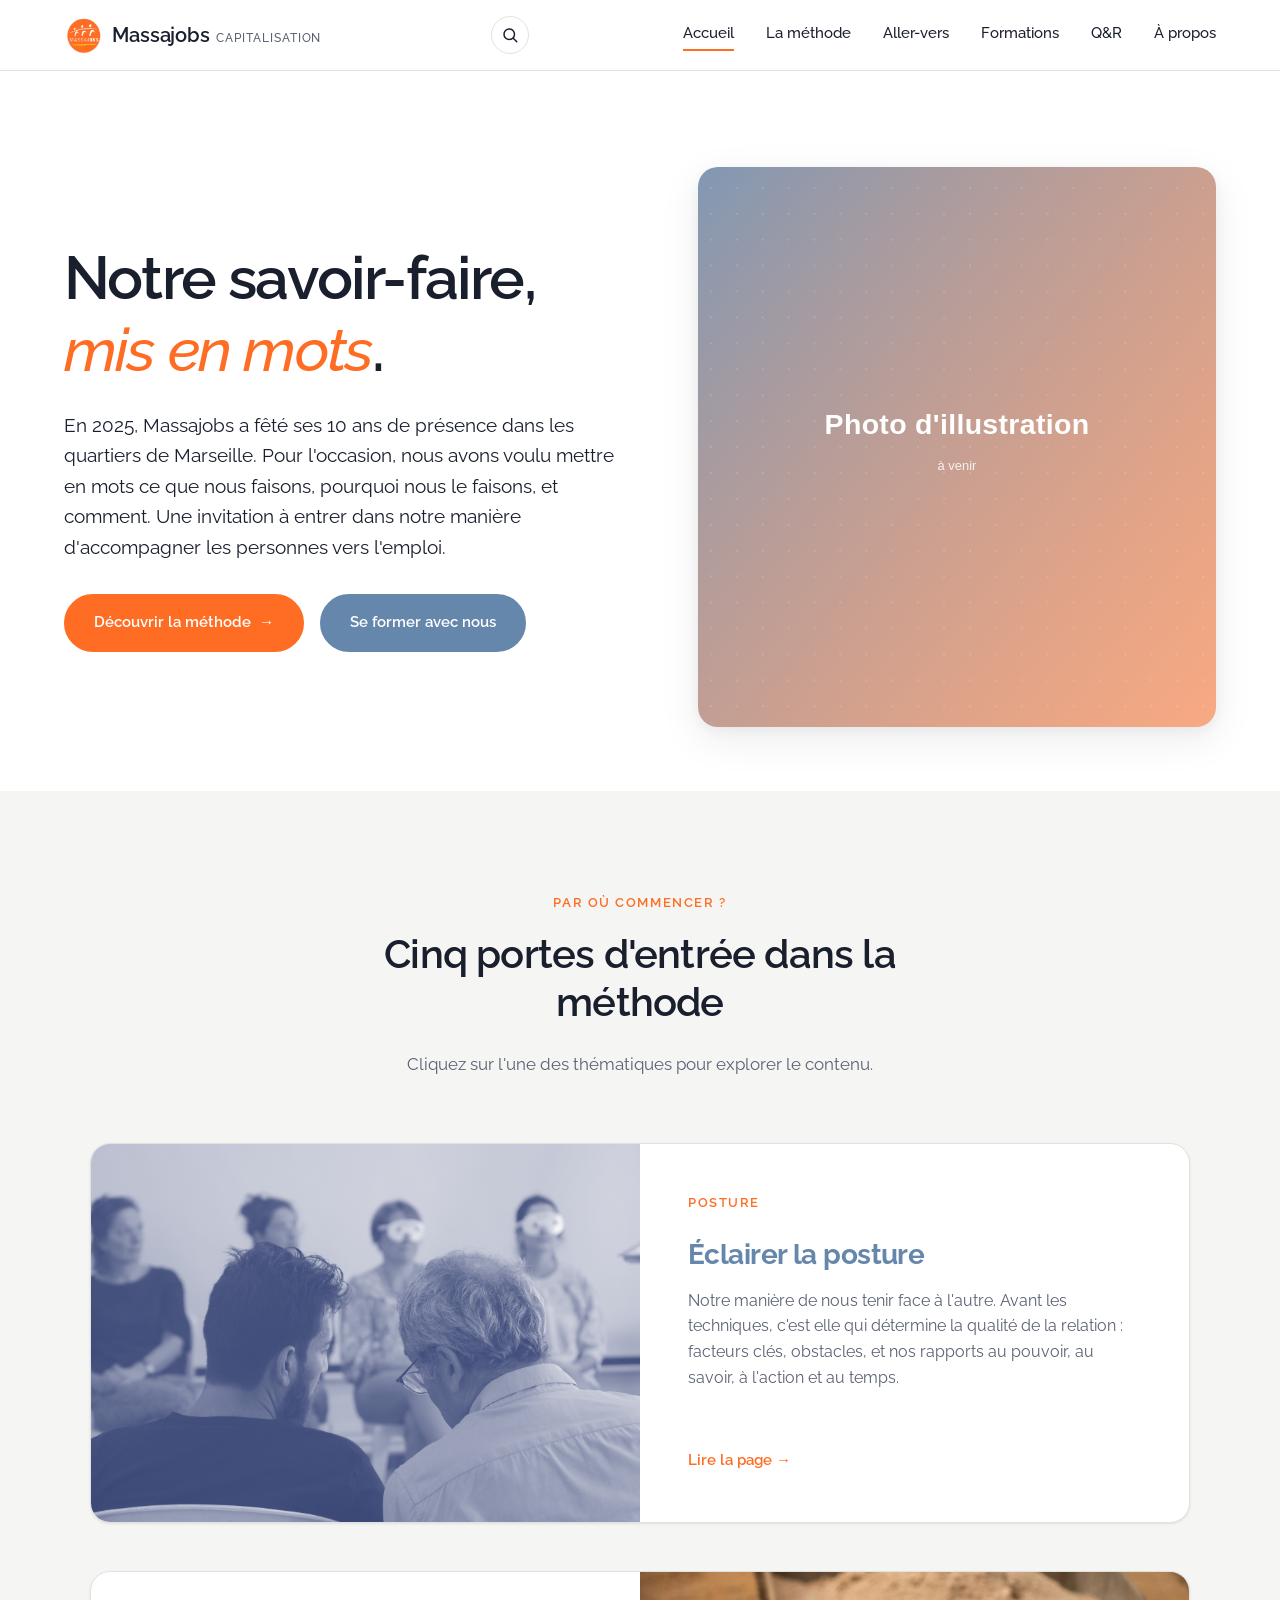
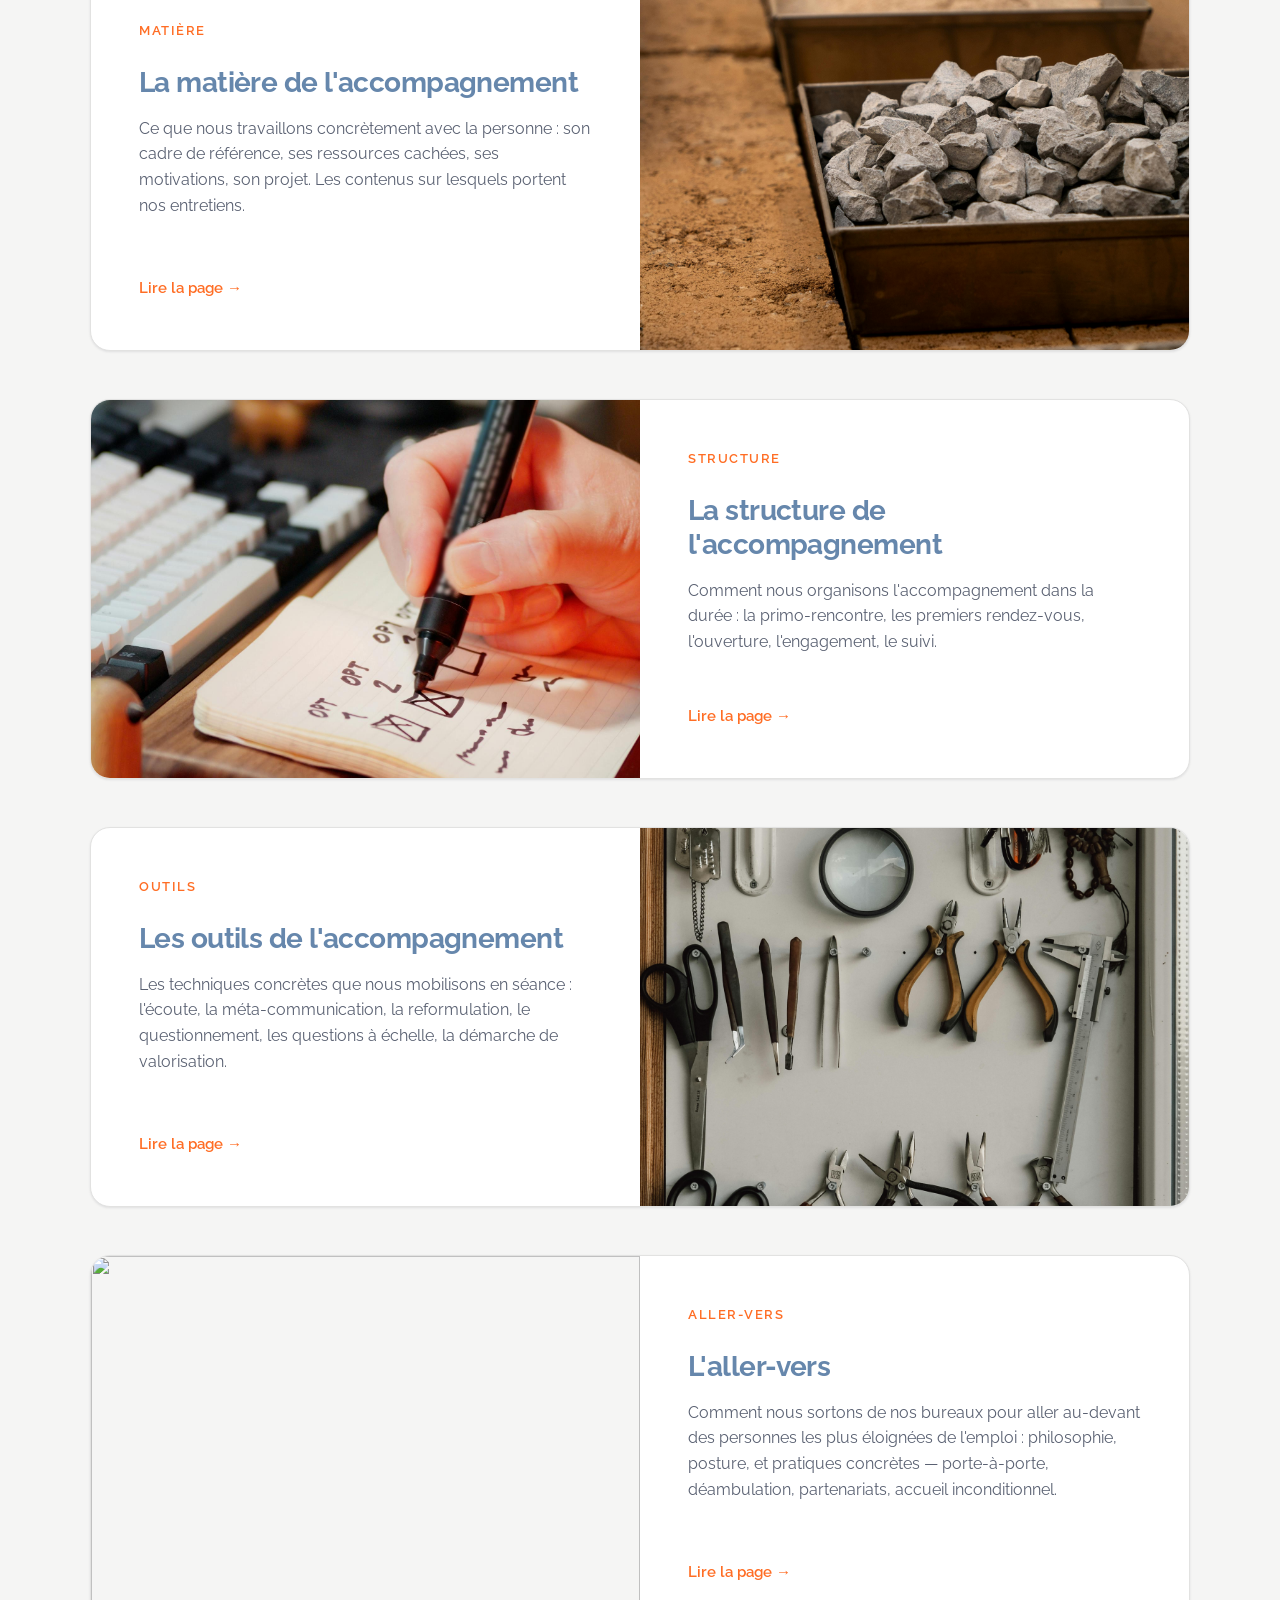
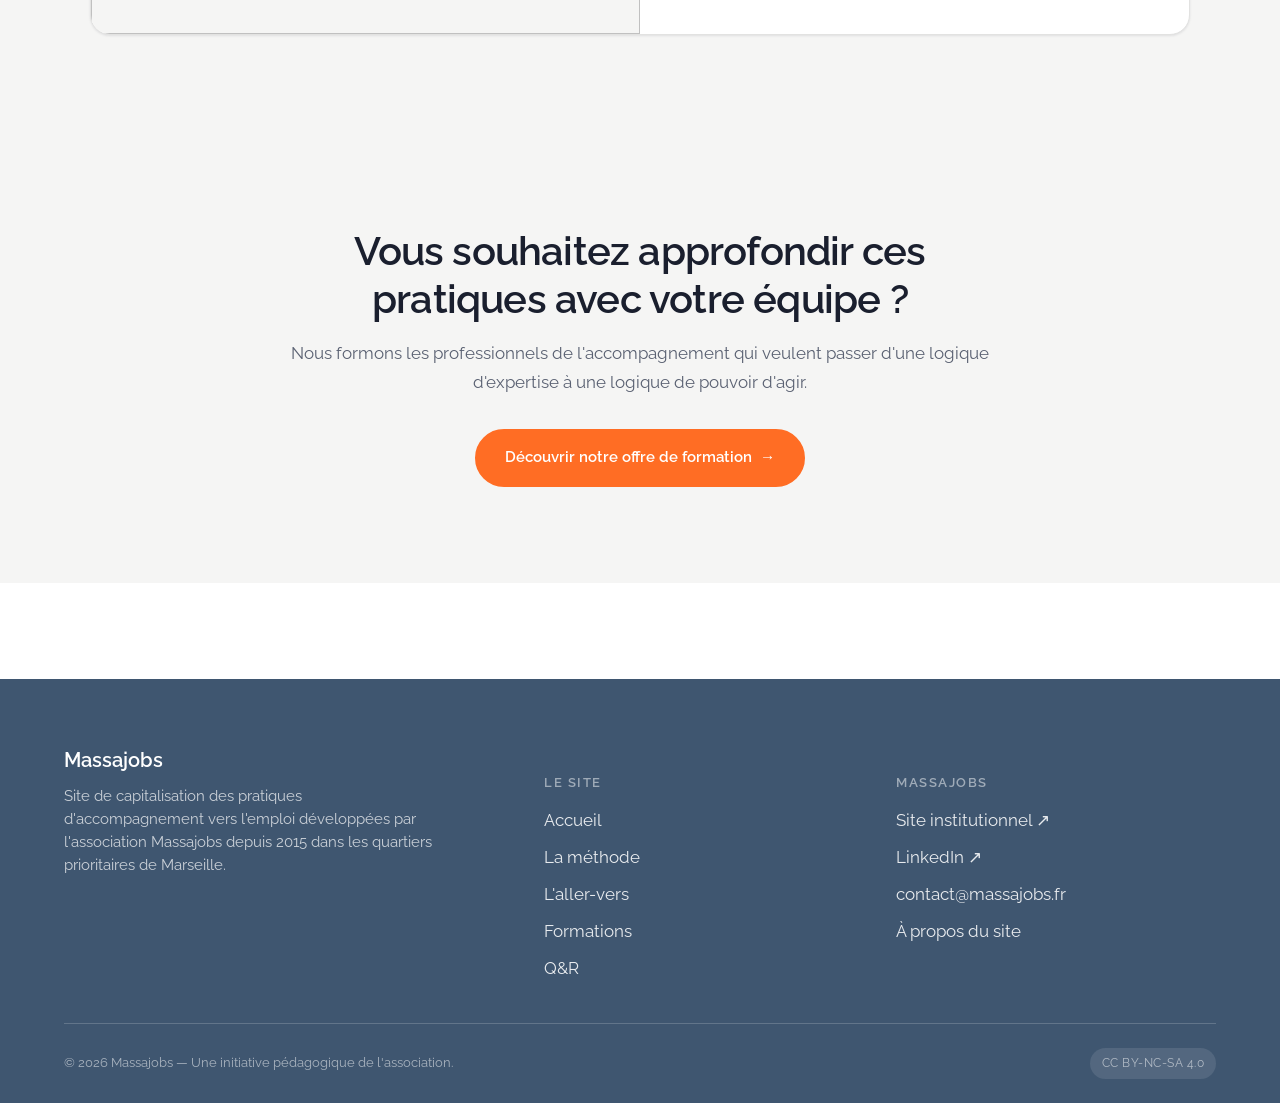
==== index.html @ c9e74885 "Mise à jour du 26 mai" ====
<!DOCTYPE html>
<html lang="fr">
<head>
    <meta charset="UTF-8">
    <meta name="viewport" content="width=device-width, initial-scale=1.0">
    <title>Massajobs — Notre savoir-faire, mis en mots</title>
    <meta name="description" content="Site de capitalisation de Massajobs : 10 ans d'expérience d'accompagnement vers l'emploi dans les quartiers prioritaires de Marseille — posture, méthode, outils, aller-vers.">

    <!-- Open Graph -->
    <meta property="og:title" content="Massajobs — Notre savoir-faire, mis en mots">
    <meta property="og:description" content="L'accompagnement vers l'emploi dans les quartiers prioritaires de Marseille : posture, méthode, outils, aller-vers.">
    <meta property="og:type" content="website">

    <!-- Fonts -->
    <link rel="preconnect" href="https://fonts.googleapis.com">
    <link rel="preconnect" href="https://fonts.gstatic.com" crossorigin>
    <link href="https://fonts.googleapis.com/css2?family=Raleway:wght@300;400;500;600;700;800&display=swap" rel="stylesheet">

    <!-- Styles -->
    <link rel="stylesheet" href="assets/css/style.css">
    <link rel="icon" type="image/png" sizes="32x32" href="assets/img/favicon-32.png">
    <link rel="icon" type="image/png" sizes="16x16" href="assets/img/favicon-16.png">
    <link rel="apple-touch-icon" href="assets/img/logo-massajobs.png">
</head>
<body>

<!-- ==================== HEADER ==================== -->
<header class="site-header">
    <div class="site-header__inner">
        <a href="index.html" class="site-logo">
            <img src="assets/img/logo-massajobs.png" alt="" class="site-logo__img" aria-hidden="true">
            <span class="site-logo__text">
                <strong>Massajobs</strong>
                <small>Capitalisation</small>
            </span>
        </a>

        <button class="menu-toggle" aria-label="Ouvrir le menu" onclick="document.querySelector('.site-nav').classList.toggle('open')">
            ☰
        </button>
        <button type="button" class="search-toggle" aria-label="Rechercher dans le site" title="Rechercher (⌘/Ctrl + K)"><svg viewBox="0 0 24 24" fill="none" stroke="currentColor" stroke-width="2" stroke-linecap="round" stroke-linejoin="round" aria-hidden="true"><circle cx="11" cy="11" r="7"/><path d="m21 21-4.3-4.3"/></svg></button>

        <nav class="site-nav" aria-label="Menu principal">
            <a href="index.html" class="active">Accueil</a>
            <div class="nav-dropdown"><a href="pages/methode.html" class="nav-dropdown__trigger">La méthode</a><div class="nav-dropdown__menu"><a href="pages/posture.html">Éclairer notre posture</a><a href="pages/matiere.html">La matière</a><a href="pages/structure.html">La structure</a><a href="pages/outils.html">Les outils</a></div></div>
            <a href="pages/aller-vers.html">Aller-vers</a>
            <a href="pages/offre.html">Formations</a>
            <a href="pages/questions-reponses.html">Q&amp;R</a>
            <a href="pages/a-propos.html">À propos</a>
        </nav>
    </div>
</header>

<!-- ==================== HERO ==================== -->
<section class="hero">
    <div class="hero__inner">
        <div class="hero__content">
            <h1>Notre savoir-faire, <em>mis en mots</em>.</h1>
            <p class="hero__lead">
                En 2025, Massajobs a fêté ses 10 ans de présence dans les quartiers de Marseille.
                Pour l'occasion, nous avons voulu mettre en mots ce que nous faisons, pourquoi nous le faisons, et comment.
                Une invitation à entrer dans notre manière d'accompagner les personnes vers l'emploi.
            </p>
            <div class="hero__cta">
                <a href="pages/methode.html" class="btn btn-primary btn-arrow">Découvrir la méthode</a>
                <a href="pages/offre.html" class="btn btn-secondary">Se former avec nous</a>
            </div>
        </div>

        <div class="hero__visual">
            <img src="assets/img/hero-illustration.svg" alt="" loading="eager">
        </div>
    </div>
</section>

<!-- ==================== MAIN SECTIONS — 5 PILIERS ==================== -->
<section class="section section-sand">
    <div class="container">
        <div style="text-align: center; max-width: 680px; margin: 0 auto var(--space-7);">
            <span class="kicker">Par où commencer ?</span>
            <h2>Cinq portes d'entrée dans la méthode</h2>
            <p style="color: var(--color-text-muted);">
                Cliquez sur l'une des thématiques pour explorer le contenu.
            </p>
        </div>

        <div class="pillars">

            <a href="pages/posture.html" class="pillar">
                <div class="pillar__image">
                    <img src="assets/img/pillar-posture.png" alt="" loading="lazy">
                </div>
                <div class="pillar__body">
                    <span class="kicker">Posture</span>
                    <h3 class="pillar__title">Éclairer la posture</h3>
                    <p class="pillar__lead">
                        Notre manière de nous tenir face à l'autre. Avant les techniques, c'est elle qui détermine la qualité de la relation : facteurs clés, obstacles, et nos rapports au pouvoir, au savoir, à l'action et au temps.
                    </p>
                    <span class="pillar__link">Lire la page →</span>
                </div>
            </a>

            <a href="pages/matiere.html" class="pillar">
                <div class="pillar__image">
                    <img src="assets/img/pillar-matiere.jpg" alt="" loading="lazy">
                </div>
                <div class="pillar__body">
                    <span class="kicker">Matière</span>
                    <h3 class="pillar__title">La matière de l'accompagnement</h3>
                    <p class="pillar__lead">
                        Ce que nous travaillons concrètement avec la personne : son cadre de référence, ses ressources cachées, ses motivations, son projet. Les contenus sur lesquels portent nos entretiens.
                    </p>
                    <span class="pillar__link">Lire la page →</span>
                </div>
            </a>

            <a href="pages/structure.html" class="pillar">
                <div class="pillar__image">
                    <img src="assets/img/pillar-structure.jpg" alt="" loading="lazy">
                </div>
                <div class="pillar__body">
                    <span class="kicker">Structure</span>
                    <h3 class="pillar__title">La structure de l'accompagnement</h3>
                    <p class="pillar__lead">
                        Comment nous organisons l'accompagnement dans la durée : la primo-rencontre, les premiers rendez-vous, l'ouverture, l'engagement, le suivi.
                    </p>
                    <span class="pillar__link">Lire la page →</span>
                </div>
            </a>

            <a href="pages/outils.html" class="pillar">
                <div class="pillar__image">
                    <img src="assets/img/pillar-outils.jpg" alt="" loading="lazy">
                </div>
                <div class="pillar__body">
                    <span class="kicker">Outils</span>
                    <h3 class="pillar__title">Les outils de l'accompagnement</h3>
                    <p class="pillar__lead">
                        Les techniques concrètes que nous mobilisons en séance : l'écoute, la méta-communication, la reformulation, le questionnement, les questions à échelle, la démarche de valorisation.
                    </p>
                    <span class="pillar__link">Lire la page →</span>
                </div>
            </a>

            <a href="pages/aller-vers.html" class="pillar">
                <div class="pillar__image">
                    <img src="assets/img/pillar-aller-vers.jpg" alt="" loading="lazy">
                </div>
                <div class="pillar__body">
                    <span class="kicker">Aller-vers</span>
                    <h3 class="pillar__title">L'aller-vers</h3>
                    <p class="pillar__lead">
                        Comment nous sortons de nos bureaux pour aller au-devant des personnes les plus éloignées de l'emploi : philosophie, posture, et pratiques concrètes — porte-à-porte, déambulation, partenariats, accueil inconditionnel.
                    </p>
                    <span class="pillar__link">Lire la page →</span>
                </div>
            </a>

        </div>
    </div>
</section>

<!-- ==================== CTA FINAL ==================== -->
<section class="section section-sand">
    <div class="container-narrow text-center">
        <h2 style="margin-bottom: var(--space-3);">Vous souhaitez approfondir ces pratiques avec votre équipe&nbsp;?</h2>
        <p style="font-size: 1.0625rem; color: var(--color-text-muted); margin-bottom: var(--space-5);">
            Nous formons les professionnels de l'accompagnement qui veulent passer d'une logique d'expertise
            à une logique de pouvoir d'agir.
        </p>
        <a href="pages/offre.html" class="btn btn-primary btn-arrow">Découvrir notre offre de formation</a>
    </div>
</section>

<!-- ==================== FOOTER ==================== -->
<footer class="site-footer">
    <div class="container">
        <div class="site-footer__grid">
            <div>
                <div class="site-footer__brand">Massajobs</div>
                <p class="site-footer__lead">
                    Site de capitalisation des pratiques d'accompagnement vers l'emploi développées
                    par l'association Massajobs depuis 2015 dans les quartiers prioritaires de Marseille.
                </p>
            </div>

            <div>
                <h4>Le site</h4>
                <ul class="site-footer__links">
                    <li><a href="index.html">Accueil</a></li>
                    <li><a href="pages/methode.html">La méthode</a></li>
                    <li><a href="pages/aller-vers.html">L'aller-vers</a></li>
                    <li><a href="pages/offre.html">Formations</a></li>
                    <li><a href="pages/questions-reponses.html">Q&amp;R</a></li>
                </ul>
            </div>

            <div>
                <h4>Massajobs</h4>
                <ul class="site-footer__links">
                    <li><a href="https://www.massajobs.org" target="_blank" rel="noopener">Site institutionnel ↗</a></li>
                    <li><a href="https://www.linkedin.com/company/massajobs/" target="_blank" rel="noopener">LinkedIn ↗</a></li>
                    <li><a href="mailto:contact@massajobs.fr">contact@massajobs.fr</a></li>
                    <li><a href="pages/a-propos.html">À propos du site</a></li>
                </ul>
            </div>
        </div>

        <div class="site-footer__bottom">
            <span>© 2026 Massajobs — Une initiative pédagogique de l'association.</span>
            <span class="license-tag">CC BY-NC-SA 4.0</span>
        </div>
    </div>
</footer>

<script src="assets/js/search.js" defer></script>
</body>
</html>
---- assets/css/style.css ----
/* ====================================================
   MASSAJOBS — Site de capitalisation
   Design system — Style global
   ==================================================== */

/* --------- Reset & base --------- */
*,
*::before,
*::after {
    box-sizing: border-box;
    margin: 0;
    padding: 0;
}

:root {
    /* Palette */
    /* Palette officielle Massajobs */
    --color-massa-orange: #FF6D24;
    --color-massa-yellow: #FABA02;
    --color-massa-blue: #6687AC;
    --color-massa-grey: #E2E2E1;

    --color-bg: #FFFFFF;
    --color-bg-alt: #F5F5F4;
    --color-bg-deep: #3F5670;
    --color-text: #1A1F2E;
    --color-text-muted: #5A6172;
    --color-accent: #FF6D24;
    --color-accent-deep: #E55A14;
    --color-primary: #6687AC;
    --color-primary-light: #8AA5C5;
    --color-border: #E2E2E1;
    --color-white: #FFFFFF;

    /* Typography */
    --font-display: "Raleway", -apple-system, BlinkMacSystemFont, "Segoe UI", sans-serif;
    --font-body: "Raleway", -apple-system, BlinkMacSystemFont, "Segoe UI", sans-serif;

    /* Spacing */
    --space-1: 0.25rem;
    --space-2: 0.5rem;
    --space-3: 1rem;
    --space-4: 1.5rem;
    --space-5: 2rem;
    --space-6: 3rem;
    --space-7: 4rem;
    --space-8: 6rem;

    /* Containers */
    --width-narrow: 760px;
    --width-medium: 960px;
    --width-wide: 1200px;

    /* Misc */
    --radius-sm: 6px;
    --radius-md: 12px;
    --radius-lg: 20px;
    --shadow-sm: 0 1px 3px rgba(26, 31, 46, 0.06), 0 1px 2px rgba(26, 31, 46, 0.04);
    --shadow-md: 0 4px 16px rgba(26, 31, 46, 0.06), 0 2px 6px rgba(26, 31, 46, 0.04);
    --shadow-lg: 0 12px 40px rgba(26, 31, 46, 0.08), 0 4px 12px rgba(26, 31, 46, 0.05);
    --transition: 200ms cubic-bezier(0.4, 0, 0.2, 1);
}

html {
    font-size: 16px;
    scroll-behavior: smooth;
    -webkit-text-size-adjust: 100%;
}

body {
    font-family: var(--font-body);
    font-size: 1.0625rem;
    line-height: 1.7;
    color: var(--color-text);
    background-color: var(--color-bg);
    -webkit-font-smoothing: antialiased;
    -moz-osx-font-smoothing: grayscale;
}

img, svg {
    max-width: 100%;
    height: auto;
    display: block;
}

a {
    color: var(--color-primary);
    text-decoration: none;
    transition: color var(--transition);
}

a:hover {
    color: var(--color-accent);
}

/* --------- Typography --------- */
h1, h2, h3, h4, h5, h6 {
    font-family: var(--font-display);
    color: var(--color-text);
    line-height: 1.2;
    font-weight: 600;
    letter-spacing: -0.02em;
}

h1 {
    font-size: clamp(2.25rem, 5vw, 3.75rem);
    font-weight: 600;
    letter-spacing: -0.03em;
}

h2 {
    font-size: clamp(1.75rem, 3.5vw, 2.5rem);
    margin-bottom: var(--space-4);
}

h3 {
    font-size: clamp(1.375rem, 2.5vw, 1.75rem);
    margin-top: var(--space-6);
    margin-bottom: var(--space-3);
}

h4 {
    font-size: 1.125rem;
    font-weight: 600;
    margin-top: var(--space-5);
    margin-bottom: var(--space-2);
}

p {
    margin-bottom: var(--space-3);
}

strong, b {
    font-weight: 600;
    color: var(--color-text);
}

/* Section "kicker" — small caps label above h2 */
.kicker {
    display: inline-block;
    font-family: var(--font-body);
    font-size: 0.8125rem;
    font-weight: 600;
    text-transform: uppercase;
    letter-spacing: 0.12em;
    color: var(--color-accent);
    margin-bottom: var(--space-3);
}

.kicker-light {
    color: rgba(255, 255, 255, 0.72);
}

/* --------- Layout --------- */
.container {
    width: 100%;
    max-width: var(--width-wide);
    margin: 0 auto;
    padding: 0 var(--space-4);
}

.container-narrow {
    max-width: var(--width-narrow);
    margin: 0 auto;
    padding: 0 var(--space-4);
}

.container-medium {
    max-width: var(--width-medium);
    margin: 0 auto;
    padding: 0 var(--space-4);
}

.section {
    padding: var(--space-8) 0;
}

.section-tight {
    padding: var(--space-6) 0;
}

.section-light {
    background-color: var(--color-white);
}

.section-sand {
    background-color: var(--color-bg-alt);
}

.section-deep {
    background-color: var(--color-bg-deep);
    color: var(--color-bg);
}

.section-deep h1,
.section-deep h2,
.section-deep h3,
.section-deep h4 {
    color: var(--color-white);
}

/* --------- Header & Navigation --------- */
.site-header {
    position: sticky;
    top: 0;
    z-index: 100;
    background: rgba(255, 255, 255, 0.94);
    backdrop-filter: saturate(180%) blur(12px);
    -webkit-backdrop-filter: saturate(180%) blur(12px);
    border-bottom: 1px solid var(--color-border);
}

.site-header__inner {
    display: flex;
    align-items: center;
    justify-content: space-between;
    max-width: var(--width-wide);
    margin: 0 auto;
    padding: var(--space-3) var(--space-4);
}

.site-logo {
    font-family: var(--font-display);
    font-weight: 600;
    font-size: 1.25rem;
    color: var(--color-text);
    letter-spacing: -0.01em;
    display: flex;
    align-items: center;
    gap: 0.65rem;
}

.site-logo__img {
    width: 38px;
    height: 38px;
    flex-shrink: 0;
    display: block;
}

.site-logo__text {
    display: flex;
    align-items: baseline;
    gap: 0.4rem;
}

.site-logo strong {
    color: var(--color-text);
}

.site-logo small {
    font-family: var(--font-body);
    font-size: 0.75rem;
    font-weight: 500;
    color: var(--color-text-muted);
    text-transform: uppercase;
    letter-spacing: 0.08em;
}

.site-nav {
    display: flex;
    align-items: center;
    gap: var(--space-5);
}

.site-nav a {
    color: var(--color-text);
    font-weight: 500;
    font-size: 0.95rem;
    position: relative;
    padding-bottom: 2px;
}

.site-nav a::after {
    content: "";
    position: absolute;
    bottom: -2px;
    left: 0;
    right: 0;
    height: 2px;
    background: var(--color-accent);
    transform: scaleX(0);
    transform-origin: left;
    transition: transform var(--transition);
}

.site-nav a:hover::after,
.site-nav a.active::after {
    transform: scaleX(1);
}

.menu-toggle {
    display: none;
    background: none;
    border: 0;
    cursor: pointer;
    padding: var(--space-2);
    color: var(--color-text);
    font-size: 1.5rem;
}

@media (max-width: 880px) {
    .site-nav {
        position: fixed;
        top: 64px;
        right: -100%;
        bottom: 0;
        width: 70%;
        max-width: 320px;
        background: var(--color-bg);
        flex-direction: column;
        align-items: flex-start;
        padding: var(--space-5);
        gap: var(--space-4);
        border-left: 1px solid var(--color-border);
        transition: right var(--transition);
        box-shadow: var(--shadow-lg);
    }
    .site-nav.open {
        right: 0;
    }
    .menu-toggle {
        display: block;
    }
}

/* --------- Nav dropdown (sous-menu Méthode au survol) --------- */
.nav-dropdown {
    position: relative;
    display: inline-flex;
    align-items: center;
}

.nav-dropdown__menu {
    position: absolute;
    top: calc(100% + 10px);
    left: -1rem;
    min-width: 260px;
    background: var(--color-white);
    border-radius: var(--radius-md);
    box-shadow: var(--shadow-lg);
    border: 1px solid var(--color-border);
    padding: 0.5rem;
    opacity: 0;
    visibility: hidden;
    transform: translateY(-6px);
    transition: opacity 180ms ease, visibility 180ms ease, transform 180ms ease;
    z-index: 200;
    display: flex;
    flex-direction: column;
    gap: 0.125rem;
}

/* Pont invisible entre le trigger et le menu pour éviter la fermeture pendant le déplacement de la souris */
.nav-dropdown::after {
    content: "";
    position: absolute;
    top: 100%;
    left: 0;
    right: 0;
    height: 12px;
}

.nav-dropdown:hover .nav-dropdown__menu,
.nav-dropdown:focus-within .nav-dropdown__menu {
    opacity: 1;
    visibility: visible;
    transform: translateY(0);
}

.nav-dropdown__menu a {
    padding: 0.55rem 0.85rem;
    border-radius: var(--radius-sm);
    color: var(--color-text);
    font-size: 0.9375rem;
    white-space: nowrap;
    font-weight: 500;
    transition: background 150ms ease, color 150ms ease;
}

/* On désactive la barre soulignée orange (héritée de .site-nav a) à l'intérieur du dropdown */
.nav-dropdown__menu a::after {
    display: none;
}

.nav-dropdown__menu a:hover {
    background: var(--color-bg-alt);
    color: var(--color-accent);
}

@media (max-width: 880px) {
    .nav-dropdown {
        display: block;
        width: 100%;
    }
    .nav-dropdown__menu {
        position: static;
        opacity: 1;
        visibility: visible;
        transform: none;
        box-shadow: none;
        border: none;
        background: transparent;
        padding: 0.5rem 0 0 var(--space-4);
        min-width: 0;
    }
    .nav-dropdown::after {
        display: none;
    }
}

/* --------- Buttons --------- */
.btn {
    display: inline-flex;
    align-items: center;
    gap: 0.5rem;
    padding: 0.875rem 1.75rem;
    border-radius: 999px;
    font-weight: 600;
    font-size: 0.95rem;
    transition: all var(--transition);
    cursor: pointer;
    border: 2px solid transparent;
    white-space: nowrap;
}

.btn-primary {
    background: var(--color-accent);
    color: var(--color-white);
    border-color: var(--color-accent);
}

.btn-primary:hover {
    background: var(--color-accent-deep);
    border-color: var(--color-accent-deep);
    color: var(--color-white);
    transform: translateY(-1px);
    box-shadow: var(--shadow-md);
}

.btn-secondary {
    background: var(--color-primary);
    color: var(--color-white);
    border-color: var(--color-primary);
}

.btn-secondary:hover {
    background: var(--color-bg-deep);
    border-color: var(--color-bg-deep);
    color: var(--color-white);
    transform: translateY(-1px);
    box-shadow: var(--shadow-md);
}

.btn-ghost {
    background: transparent;
    color: var(--color-text);
    padding: 0.5rem 0;
}

.btn-ghost:hover {
    color: var(--color-accent);
}

.btn-arrow::after {
    content: "→";
    transition: transform var(--transition);
}

.btn-arrow:hover::after {
    transform: translateX(4px);
}

/* --------- Hero --------- */
.hero {
    padding: var(--space-8) 0 var(--space-7);
    position: relative;
    overflow: hidden;
}

.hero__inner {
    max-width: var(--width-wide);
    margin: 0 auto;
    padding: 0 var(--space-4);
    display: grid;
    grid-template-columns: 1.1fr 1fr;
    gap: var(--space-7);
    align-items: center;
}

.hero__content {
    max-width: 600px;
}

@media (max-width: 880px) {
    .hero__inner {
        grid-template-columns: 1fr;
        gap: var(--space-6);
    }
    .hero__content {
        max-width: none;
    }
}

.hero__eyebrow {
    display: inline-flex;
    align-items: center;
    gap: 0.5rem;
    background: var(--color-bg-alt);
    color: var(--color-primary);
    padding: 0.4rem 0.9rem;
    border-radius: 999px;
    font-size: 0.8125rem;
    font-weight: 600;
    letter-spacing: 0.04em;
    margin-bottom: var(--space-4);
}

.hero__eyebrow::before {
    content: "•";
    color: var(--color-accent);
    font-size: 1.5rem;
    line-height: 0;
}

.hero h1 {
    margin-bottom: var(--space-4);
}

.hero h1 em {
    font-style: italic;
    color: var(--color-accent);
    font-weight: 500;
}

.hero__lead {
    font-size: 1.1875rem;
    line-height: 1.6;
    color: var(--color-text);
    margin-bottom: var(--space-5);
    max-width: 600px;
}

.hero__cta {
    display: flex;
    flex-wrap: wrap;
    gap: var(--space-3);
}

.hero__visual {
    position: relative;
    aspect-ratio: 4 / 5;
    max-height: 560px;
    width: 100%;
    border-radius: var(--radius-lg);
    background: var(--color-bg-alt);
    overflow: hidden;
    box-shadow: var(--shadow-lg);
}

.hero__visual img {
    width: 100%;
    height: 100%;
    object-fit: cover;
    display: block;
}

/* Anciennes règles conservées pour compat éventuelle — non utilisées sur la home */
.hero__visual-quote {
    position: absolute;
    bottom: var(--space-4);
    left: var(--space-4);
    right: var(--space-4);
    background: rgba(255, 255, 255, 0.97);
    backdrop-filter: blur(10px);
    padding: var(--space-4);
    border-radius: var(--radius-md);
    box-shadow: var(--shadow-md);
    font-family: var(--font-display);
    font-style: italic;
    font-size: 1.0625rem;
    line-height: 1.5;
    color: var(--color-text);
}

.hero__visual-quote cite {
    display: block;
    margin-top: var(--space-2);
    font-style: normal;
    font-family: var(--font-body);
    font-size: 0.8125rem;
    color: var(--color-text-muted);
    font-weight: 600;
    letter-spacing: 0.04em;
    text-transform: uppercase;
}

/* --------- Cards (sections grid) --------- */
.cards-grid {
    display: grid;
    grid-template-columns: repeat(auto-fit, minmax(280px, 1fr));
    gap: var(--space-4);
    margin-top: var(--space-5);
}

.card {
    background: var(--color-white);
    border: 1px solid var(--color-border);
    border-radius: var(--radius-md);
    padding: var(--space-5);
    transition: all var(--transition);
    display: flex;
    flex-direction: column;
    text-decoration: none;
    color: inherit;
    position: relative;
    overflow: hidden;
}

.card:hover {
    transform: translateY(-2px);
    box-shadow: var(--shadow-md);
    border-color: var(--color-accent);
    color: inherit;
}

.card__icon {
    width: 48px;
    height: 48px;
    border-radius: 12px;
    background: var(--color-bg-alt);
    display: flex;
    align-items: center;
    justify-content: center;
    font-size: 1.5rem;
    margin-bottom: var(--space-3);
}

.card--accent .card__icon {
    background: rgba(255, 109, 36, 0.12);
}

.card--primary .card__icon {
    background: rgba(102, 135, 172, 0.12);
}

.card__title {
    font-family: var(--font-display);
    font-size: 1.25rem;
    font-weight: 600;
    margin-bottom: var(--space-2);
    color: var(--color-text);
}

.card__lead {
    color: var(--color-text-muted);
    font-size: 0.95rem;
    flex-grow: 1;
    margin-bottom: var(--space-3);
}

.card__link {
    display: inline-flex;
    align-items: center;
    gap: 0.5rem;
    color: var(--color-accent);
    font-weight: 600;
    font-size: 0.9375rem;
    margin-top: auto;
}

.card__link::after {
    content: "→";
    transition: transform var(--transition);
}

.card:hover .card__link::after {
    transform: translateX(4px);
}

/* Sub-cards (children of a card category) */
.card__children {
    margin-top: var(--space-3);
    border-top: 1px solid var(--color-border);
    padding-top: var(--space-3);
}

.card__children a {
    display: flex;
    justify-content: space-between;
    align-items: center;
    padding: var(--space-2) 0;
    color: var(--color-text);
    font-weight: 500;
    font-size: 0.9375rem;
    border-bottom: 1px solid var(--color-border);
}

.card__children a:last-child {
    border-bottom: 0;
}

.card__children a:hover {
    color: var(--color-accent);
}

.card__children a::after {
    content: "›";
    color: var(--color-text-muted);
    transition: transform var(--transition);
}

.card__children a:hover::after {
    transform: translateX(2px);
    color: var(--color-accent);
}

/* --------- Reading content (article body) --------- */
.reading {
    max-width: var(--width-narrow);
    margin: 0 auto;
    padding: var(--space-6) var(--space-4);
}

.reading h2 {
    margin-top: var(--space-7);
    margin-bottom: var(--space-3);
    scroll-margin-top: 80px;
}

.reading h2:first-child {
    margin-top: 0;
}

.reading h3 {
    margin-top: var(--space-5);
    margin-bottom: var(--space-2);
}

.reading p {
    margin-bottom: var(--space-3);
}

.reading ul,
.reading ol {
    margin: var(--space-3) 0 var(--space-3) var(--space-4);
    padding-left: var(--space-2);
}

.reading li {
    margin-bottom: var(--space-2);
    line-height: 1.65;
}

.reading li::marker {
    color: var(--color-accent);
}

.reading hr {
    border: 0;
    border-top: 1px solid var(--color-border);
    margin: var(--space-6) 0;
}

/* --------- Callouts (idée clé, tips, exemples) --------- */
.callout {
    background: var(--color-bg-alt);
    border-radius: var(--radius-md);
    padding: var(--space-4) var(--space-5);
    margin: var(--space-4) 0;
    border-left: 4px solid var(--color-primary);
}

.callout__title {
    font-family: var(--font-display);
    font-size: 1.0625rem;
    font-weight: 600;
    margin-bottom: var(--space-2);
    display: flex;
    align-items: center;
    gap: 0.5rem;
}

.callout p:last-child {
    margin-bottom: 0;
}

.callout--idea {
    background: #FFF1E8;
    border-left-color: var(--color-accent);
}

.callout--tip {
    background: #EEF2F7;
    border-left-color: var(--color-primary);
}

.callout--example {
    background: #FBF8F0;
    border-left-color: #b59459;
}

.callout--warning {
    background: #FFF4E5;
    border-left-color: #e08720;
}

/* --------- Liens de référence (numéros qui pointent vers la biblio) --------- */
.reading a[href^="#ref-"] {
    font-size: 0.78em;
    vertical-align: super;
    line-height: 0;
    padding: 0 1px;
    color: var(--color-primary);
    text-decoration: none;
    font-weight: 600;
}

.reading a[href^="#ref-"]:hover {
    color: var(--color-accent);
    text-decoration: underline;
}

/* Dans les blockquotes (cite), garder la taille normale */
.reading blockquote cite a[href^="#ref-"] {
    font-size: 0.78em;
    vertical-align: baseline;
    line-height: normal;
    font-weight: 600;
    margin-left: 0.25em;
}

/* Surlignage de la référence quand on clique dessus */
.reading [id^="ref-"]:target {
    background: rgba(255, 109, 36, 0.12);
    padding: var(--space-2);
    margin-left: calc(-1 * var(--space-2));
    border-radius: var(--radius-sm);
    transition: background var(--transition);
}

/* --------- Surlignage (style surligneur jaune) --------- */
.reading .hl,
.reading mark {
    background: linear-gradient(180deg, transparent 55%, rgba(250, 186, 2, 0.45) 55%);
    padding: 0 2px;
    color: inherit;
    border-radius: 1px;
}

/* --------- Pull quote (citation en exergue) --------- */
.pull-quote {
    margin: var(--space-6) 0;
    padding: var(--space-5) var(--space-5) var(--space-5) var(--space-6);
    position: relative;
    font-family: var(--font-display);
    font-size: 1.375rem;
    font-style: italic;
    line-height: 1.45;
    color: var(--color-text);
    border-left: 4px solid var(--color-accent);
}

.pull-quote::before {
    content: "\201C";
    position: absolute;
    top: -8px;
    left: var(--space-3);
    font-size: 4rem;
    line-height: 1;
    color: var(--color-accent);
    opacity: 0.3;
    font-family: serif;
}

.pull-quote cite {
    display: block;
    margin-top: var(--space-3);
    font-style: normal;
    font-family: var(--font-body);
    font-size: 0.875rem;
    color: var(--color-text-muted);
    font-weight: 600;
    letter-spacing: 0.04em;
    text-transform: uppercase;
}

.pull-quote cite::before {
    content: "— ";
}

/* --------- Tables --------- */
.table-wrapper {
    overflow-x: auto;
    margin: var(--space-4) 0;
    border-radius: var(--radius-md);
    border: 1px solid var(--color-border);
}

.reading table,
.table {
    width: 100%;
    border-collapse: collapse;
    background: var(--color-white);
    font-size: 0.9375rem;
}

.reading table th,
.table th {
    background: var(--color-bg-alt);
    text-align: left;
    padding: var(--space-3);
    font-family: var(--font-display);
    font-weight: 600;
    color: var(--color-text);
    border-bottom: 2px solid var(--color-border);
}

.reading table td,
.table td {
    padding: var(--space-3);
    border-bottom: 1px solid var(--color-border);
    vertical-align: top;
    line-height: 1.55;
}

.reading table tr:last-child td,
.table tr:last-child td {
    border-bottom: 0;
}

.reading table tr:hover td,
.table tr:hover td {
    background: var(--color-bg);
}

/* --------- Section repliable (toggle d'une section entière H2) --------- */
.reading details.section-toggle {
    border: 0;
    border-radius: 0;
    padding: 0;
    margin: var(--space-7) 0 var(--space-5);
    background: transparent;
    overflow: visible;
}

.reading details.section-toggle > summary {
    cursor: pointer;
    padding: 0;
    background: transparent;
    list-style: none;
    display: flex;
    align-items: center;
    gap: var(--space-3);
    border-bottom: 2px solid var(--color-border);
    padding-bottom: var(--space-3);
    margin-bottom: var(--space-4);
    transition: border-color var(--transition);
}

.reading details.section-toggle > summary::-webkit-details-marker {
    display: none;
}

.reading details.section-toggle > summary > h2 {
    margin: 0;
    flex: 1;
    transition: color var(--transition);
}

.reading details.section-toggle > summary::after {
    content: "+";
    margin-left: auto;
    font-size: 2rem;
    font-weight: 300;
    color: var(--color-accent);
    line-height: 1;
    width: 36px;
    height: 36px;
    display: inline-flex;
    align-items: center;
    justify-content: center;
    border: 1.5px solid var(--color-accent);
    border-radius: 50%;
    transition: transform var(--transition), background var(--transition), color var(--transition);
    flex-shrink: 0;
}

.reading details.section-toggle[open] > summary::after {
    content: "−";
    background: var(--color-accent);
    color: var(--color-white);
    transform: none;
}

.reading details.section-toggle > summary:hover {
    border-bottom-color: var(--color-accent);
}

.reading details.section-toggle > summary:hover h2 {
    color: var(--color-accent);
}

.reading details.section-toggle > summary:hover::after {
    background: var(--color-accent);
    color: var(--color-white);
}

.reading details.section-toggle[open] {
    padding-bottom: var(--space-4);
}

/* --------- Details / Accordion --------- */
.reading details {
    border: 1px solid var(--color-border);
    border-radius: var(--radius-md);
    padding: 0;
    margin: var(--space-3) 0;
    background: var(--color-white);
    overflow: hidden;
}

.reading details[open] {
    box-shadow: var(--shadow-sm);
}

.reading summary {
    cursor: pointer;
    padding: var(--space-3) var(--space-4);
    font-weight: 600;
    color: var(--color-text);
    list-style: none;
    display: flex;
    align-items: center;
    gap: var(--space-2);
    transition: background var(--transition);
}

.reading summary::-webkit-details-marker {
    display: none;
}

.reading summary::after {
    content: "+";
    margin-left: auto;
    font-size: 1.5rem;
    font-weight: 400;
    color: var(--color-accent);
    transition: transform var(--transition);
}

.reading details[open] > summary::after {
    transform: rotate(45deg);
}

.reading summary:hover {
    background: var(--color-bg);
}

.details__body {
    padding: 0 var(--space-4) var(--space-4);
    border-top: 1px solid var(--color-border);
    padding-top: var(--space-3);
}

/* --------- Article header (méta + intro) --------- */
.article-header {
    padding: var(--space-7) 0 var(--space-5);
    background: var(--color-bg-alt);
    border-bottom: 1px solid var(--color-border);
}

.article-header__inner {
    max-width: var(--width-narrow);
    margin: 0 auto;
    padding: 0 var(--space-4);
}

.breadcrumb {
    font-size: 0.875rem;
    color: var(--color-text-muted);
    margin-bottom: var(--space-3);
}

.breadcrumb a {
    color: var(--color-text-muted);
}

.breadcrumb a:hover {
    color: var(--color-accent);
}

.breadcrumb__sep {
    margin: 0 0.4rem;
    opacity: 0.5;
}

.article-header h1 {
    margin-bottom: var(--space-3);
}

.article-header__lead {
    font-size: 1.125rem;
    line-height: 1.55;
    color: var(--color-text-muted);
}

/* --------- Footer --------- */
.site-footer {
    background: var(--color-bg-deep);
    color: rgba(255, 255, 255, 0.88);
    padding: var(--space-7) 0 var(--space-4);
    margin-top: var(--space-8);
}

.site-footer a {
    color: rgba(255, 255, 255, 0.88);
}

.site-footer a:hover {
    color: var(--color-accent);
}

.site-footer__grid {
    display: grid;
    grid-template-columns: 1.4fr 1fr 1fr;
    gap: var(--space-5);
    padding-bottom: var(--space-5);
    border-bottom: 1px solid rgba(255, 255, 255, 0.18);
}

@media (max-width: 760px) {
    .site-footer__grid {
        grid-template-columns: 1fr;
        gap: var(--space-4);
    }
}

.site-footer h4 {
    font-family: var(--font-body);
    font-size: 0.8125rem;
    font-weight: 600;
    text-transform: uppercase;
    letter-spacing: 0.12em;
    color: rgba(255, 255, 255, 0.5);
    margin-bottom: var(--space-3);
}

.site-footer__brand {
    font-family: var(--font-display);
    font-size: 1.25rem;
    font-weight: 600;
    color: var(--color-white);
    margin-bottom: var(--space-2);
}

.site-footer__lead {
    color: rgba(255, 255, 255, 0.72);
    font-size: 0.9375rem;
    line-height: 1.55;
    max-width: 380px;
}

.site-footer__links {
    list-style: none;
    padding: 0;
}

.site-footer__links li {
    margin-bottom: var(--space-2);
}

.site-footer__bottom {
    padding-top: var(--space-4);
    display: flex;
    flex-wrap: wrap;
    justify-content: space-between;
    align-items: center;
    gap: var(--space-3);
    color: rgba(255, 255, 255, 0.55);
    font-size: 0.8125rem;
}

.license-tag {
    font-family: var(--font-body);
    background: rgba(255, 255, 255, 0.1);
    padding: 0.35rem 0.75rem;
    border-radius: 999px;
    font-size: 0.75rem;
    letter-spacing: 0.04em;
}

/* --------- Utility --------- */
.text-center { text-align: center; }
.mt-0 { margin-top: 0; }
.mb-0 { margin-bottom: 0; }
.mb-3 { margin-bottom: var(--space-3); }
.mb-5 { margin-bottom: var(--space-5); }

.divider-decorative {
    display: flex;
    align-items: center;
    gap: var(--space-3);
    margin: var(--space-6) 0;
}

.divider-decorative::before,
.divider-decorative::after {
    content: "";
    flex: 1;
    height: 1px;
    background: var(--color-border);
}

.divider-decorative span {
    color: var(--color-text-muted);
    font-size: 0.875rem;
    letter-spacing: 0.08em;
    text-transform: uppercase;
}

/* --------- TOC sidebar (sommaire latéral) --------- */
.article-layout {
    display: grid;
    grid-template-columns: 260px 1fr;
    gap: var(--space-6);
    max-width: var(--width-wide);
    margin: 0 auto;
    padding: var(--space-6) var(--space-4);
}

.article-layout .reading {
    padding: 0;
    max-width: 760px;
    margin: 0;
}

.toc {
    position: sticky;
    top: 88px;
    max-height: calc(100vh - 110px);
    overflow-y: auto;
    font-size: 0.875rem;
    align-self: start;
    padding-right: var(--space-2);
}

/* Scrollbar discrète pour le TOC */
.toc::-webkit-scrollbar {
    width: 4px;
}
.toc::-webkit-scrollbar-thumb {
    background: var(--color-border);
    border-radius: 2px;
}

.toc__label {
    font-family: var(--font-body);
    font-size: 0.6875rem;
    text-transform: uppercase;
    letter-spacing: 0.12em;
    color: var(--color-text-muted);
    margin-bottom: var(--space-3);
    font-weight: 600;
    display: flex;
    align-items: center;
    gap: 0.5rem;
}

.toc__label::before {
    content: "";
    width: 16px;
    height: 1.5px;
    background: var(--color-accent);
}

.toc ul {
    list-style: none;
    padding: 0;
    margin: 0;
    border-left: 1.5px solid var(--color-border);
}

.toc li {
    margin: 0;
}

.toc li a {
    display: block;
    padding: 0.45rem 0 0.45rem var(--space-3);
    color: var(--color-text-muted);
    border-left: 2px solid transparent;
    margin-left: -1.5px;
    line-height: 1.4;
    font-size: 0.875rem;
    transition: all var(--transition);
    text-decoration: none;
}

.toc li a:hover {
    color: var(--color-text);
    border-left-color: var(--color-text-muted);
}

.toc li a.active {
    color: var(--color-accent);
    border-left-color: var(--color-accent);
    font-weight: 600;
}

/* Bouton "Retour en haut" sous le TOC */
.toc__back-to-top {
    display: inline-flex;
    align-items: center;
    gap: 0.4rem;
    margin-top: var(--space-4);
    padding: 0.4rem 0.8rem;
    background: transparent;
    color: var(--color-text-muted);
    font-size: 0.8125rem;
    border: 1px solid var(--color-border);
    border-radius: 999px;
    cursor: pointer;
    transition: all var(--transition);
    text-decoration: none;
}

.toc__back-to-top:hover {
    color: var(--color-accent);
    border-color: var(--color-accent);
}

/* Au-dessus de 1024px : layout en colonnes, sommaire visible */
/* En-dessous : layout en une seule colonne, sommaire masqué */
@media (max-width: 1024px) {
    .article-layout {
        grid-template-columns: 1fr;
        gap: var(--space-4);
    }
    .toc {
        display: none;
    }
}

/* --------- Pillars (home page — 5 entry blocks, zigzag) --------- */
.pillars {
    display: flex;
    flex-direction: column;
    gap: var(--space-6);
    max-width: 1100px;
    margin: 0 auto;
}

.pillar {
    display: grid;
    grid-template-columns: 1fr 1fr;
    align-items: stretch;
    background: var(--color-white);
    border-radius: var(--radius-lg);
    overflow: hidden;
    box-shadow: var(--shadow-sm);
    text-decoration: none;
    color: inherit;
    transition: transform 200ms ease, box-shadow 200ms ease;
    border: 1px solid var(--color-border);
    height: 380px;
}

.pillar:hover {
    transform: translateY(-3px);
    box-shadow: var(--shadow-md);
    text-decoration: none;
}

.pillar:hover .pillar__title {
    color: var(--color-accent);
}

.pillar:hover .pillar__link {
    transform: translateX(4px);
}

.pillar__image {
    background-color: var(--color-bg-alt);
    overflow: hidden;
    min-height: 280px;
    position: relative;
}

.pillar__image img {
    width: 100%;
    height: 100%;
    object-fit: cover;
    display: block;
    transition: transform 400ms ease;
}

/* Recadrages spécifiques pour faire ressortir le sujet de chaque photo */
.pillar__image img[src*="pillar-structure"] {
    object-position: 60% 75%;
}

.pillar__image img[src*="pillar-outils"] {
    object-position: 50% 25%;
}

.pillar:hover .pillar__image img {
    transform: scale(1.03);
}

.pillar__body {
    padding: var(--space-6);
    display: flex;
    flex-direction: column;
    justify-content: center;
}

.pillar__title {
    font-family: var(--font-display);
    font-size: clamp(1.5rem, 2.2vw, 1.875rem);
    font-weight: 700;
    color: var(--color-primary);
    margin: var(--space-2) 0 var(--space-3);
    line-height: 1.2;
    transition: color 200ms ease;
}

.pillar__lead {
    color: var(--color-text-muted);
    font-size: 1rem;
    line-height: 1.6;
    margin-bottom: var(--space-4);
    display: -webkit-box;
    -webkit-line-clamp: 5;
    -webkit-box-orient: vertical;
    overflow: hidden;
}

.pillar__link {
    color: var(--color-accent);
    font-weight: 600;
    font-size: 0.9375rem;
    margin-top: auto;
    align-self: flex-start;
    transition: transform 200ms ease;
    display: inline-block;
}

/* Zigzag : on intervertit l'ordre des deux cellules pour les blocs pairs */
.pillar:nth-child(even) .pillar__image {
    grid-column: 2;
    grid-row: 1;
}
.pillar:nth-child(even) .pillar__body {
    grid-column: 1;
    grid-row: 1;
}

@media (max-width: 768px) {
    .pillar {
        grid-template-columns: 1fr;
        height: auto;
    }
    .pillar:nth-child(even) .pillar__image,
    .pillar:nth-child(even) .pillar__body {
        grid-column: 1;
        grid-row: auto;
    }
    .pillar__image {
        min-height: 220px;
        aspect-ratio: 4 / 3;
    }
    .pillar__body {
        padding: var(--space-5);
    }
    .pillar__lead {
        -webkit-line-clamp: unset;
    }
}

/* --------- Method cards (page Méthode — 4 cartes sobres avec photo en bandeau) --------- */
.method-grid {
    display: grid;
    grid-template-columns: repeat(2, 1fr);
    gap: var(--space-5);
    max-width: 980px;
    margin: 0 auto;
}

.method-card {
    background: var(--color-white);
    border-radius: var(--radius-lg);
    border: 1px solid var(--color-border);
    overflow: hidden;
    box-shadow: var(--shadow-sm);
    text-decoration: none;
    color: inherit;
    transition: transform 200ms ease, box-shadow 200ms ease;
    display: flex;
    flex-direction: column;
}

.method-card:hover {
    transform: translateY(-3px);
    box-shadow: var(--shadow-md);
    text-decoration: none;
}

.method-card:hover .method-card__title {
    color: var(--color-accent);
}

.method-card__image {
    aspect-ratio: 4 / 3;
    overflow: hidden;
    background: var(--color-bg-alt);
}

.method-card__image img {
    width: 100%;
    height: 100%;
    object-fit: cover;
    display: block;
    transition: transform 400ms ease;
}

.method-card:hover .method-card__image img {
    transform: scale(1.03);
}

/* Recadrages spécifiques réutilisés (mêmes photos que sur l'accueil) */
.method-card__image img[src*="pillar-structure"] {
    object-position: 60% 75%;
}
.method-card__image img[src*="pillar-outils"] {
    object-position: 50% 25%;
}

.method-card__body {
    padding: var(--space-5);
    display: flex;
    flex-direction: column;
    flex-grow: 1;
}

.method-card__num {
    font-family: var(--font-display);
    font-size: 0.75rem;
    font-weight: 600;
    letter-spacing: 0.12em;
    text-transform: uppercase;
    color: var(--color-text-muted);
    margin-bottom: var(--space-2);
}

.method-card__title {
    font-family: var(--font-display);
    font-size: 1.375rem;
    font-weight: 700;
    color: var(--color-primary);
    margin: 0 0 var(--space-3);
    line-height: 1.3;
    transition: color 200ms ease;
}

.method-card__lead {
    color: var(--color-text-muted);
    font-size: 0.9375rem;
    line-height: 1.6;
    margin: 0 0 var(--space-4);
    flex-grow: 1;
}

.method-card__link {
    color: var(--color-accent);
    font-weight: 600;
    font-size: 0.875rem;
    align-self: flex-start;
}

@media (max-width: 720px) {
    .method-grid {
        grid-template-columns: 1fr;
    }
}

/* --------- Offer blocks (page Formations — encadrés sobres) --------- */
.offer-block {
    background: var(--color-white);
    border: 1px solid var(--color-border);
    border-radius: var(--radius-lg);
    padding: var(--space-6);
    margin-bottom: var(--space-5);
    box-shadow: var(--shadow-sm);
}

.offer-block > .kicker {
    display: inline-block;
    margin-bottom: var(--space-2);
}

.offer-block h2 {
    margin-top: 0;
    margin-bottom: var(--space-3);
    color: var(--color-primary);
    font-size: 1.625rem;
    line-height: 1.25;
}

.offer-block__lead {
    color: var(--color-text-muted);
    font-size: 1.0625rem;
    margin-bottom: var(--space-5);
    line-height: 1.6;
}

.offer-block h3 {
    color: var(--color-text);
    font-size: 1.0625rem;
    font-weight: 700;
    margin-top: var(--space-5);
    margin-bottom: var(--space-2);
}

.offer-block h3:first-of-type {
    margin-top: 0;
}

.offer-block ul {
    margin-top: var(--space-2);
    margin-bottom: var(--space-4);
}

.offer-block .callout {
    margin-top: var(--space-5);
}

/* --------- Print --------- */
/* --------- Impression --------- */
@media print {
    /* Reset typographique */
    html, body {
        background: #fff !important;
        color: #000 !important;
        font-size: 11pt;
        line-height: 1.5;
    }

    /* Masquer la chrome navigationnelle */
    .site-header,
    .site-footer,
    .menu-toggle,
    .search-toggle,
    .search-modal,
    .toc,
    .breadcrumb,
    .nav-dropdown,
    .article-footer,
    .pillar__cta,
    .btn,
    nav,
    .skip-link {
        display: none !important;
    }

    /* Déplier tous les <details> pour que le contenu soit lisible */
    details {
        display: block !important;
    }
    details > summary {
        list-style: none !important;
        cursor: default !important;
        margin-bottom: 0.4em;
    }
    details > summary::-webkit-details-marker,
    details > summary::marker {
        display: none !important;
    }
    .section-toggle > summary::after {
        display: none !important;
    }

    /* Largeur agréable, marges naturelles via @page */
    .article-layout,
    .reading,
    .article-header__inner,
    .site-section .container {
        display: block !important;
        max-width: none !important;
        width: 100% !important;
        padding: 0 !important;
        margin: 0 !important;
    }

    .article-header {
        padding: 0 0 0.5cm 0 !important;
        border-bottom: 1px solid #ccc;
        margin-bottom: 0.5cm;
    }

    h1 { font-size: 22pt; margin: 0 0 0.3cm; }
    h2 { font-size: 15pt; margin-top: 0.6cm; page-break-after: avoid; }
    h3 { font-size: 12pt; page-break-after: avoid; }
    p, li { orphans: 3; widows: 3; }

    /* Callouts en print : bordure simple, fond clair */
    .callout {
        border: 1px solid #999 !important;
        background: #f6f6f6 !important;
        padding: 0.3cm !important;
        margin: 0.3cm 0 !important;
        page-break-inside: avoid;
        box-shadow: none !important;
    }
    .callout--idea { background: #fff8e0 !important; }
    .callout--tip  { background: #eaf3ea !important; }
    .callout--warning { background: #fdecea !important; }
    .callout--example { background: #eef2f9 !important; }

    /* Liens : afficher l'URL après pour conserver la trace */
    a[href^="http"]::after,
    a[href^="../"]::after {
        content: " (" attr(href) ")";
        font-size: 0.85em;
        color: #555;
        word-break: break-all;
    }
    /* Pas d'URL pour les ancres internes ni les notes de bas de page */
    a[href^="#"]::after { content: ""; }

    /* Surlignages jaunes : on les neutralise pour rester sobre */
    .hl, mark {
        background: transparent !important;
        color: inherit !important;
        font-weight: 600;
    }

    /* Tableaux */
    table { page-break-inside: auto; }
    tr    { page-break-inside: avoid; page-break-after: auto; }
    thead { display: table-header-group; }

    /* Pas de coupure au milieu d'un bloc collapsible ouvert */
    details, .callout, blockquote, figure, .table-wrapper {
        page-break-inside: avoid;
    }

    /* Citations */
    blockquote.pull-quote {
        border-left: 3px solid #999 !important;
        background: transparent !important;
        font-style: italic;
        margin: 0.4cm 0;
        padding: 0.1cm 0.4cm;
    }

    /* Marge de page propre */
    @page {
        size: A4;
        margin: 1.6cm 1.4cm;
    }
}

/* --------- Recherche interne --------- */
.search-toggle {
    display: inline-flex;
    align-items: center;
    justify-content: center;
    width: 38px;
    height: 38px;
    border-radius: 999px;
    border: 1px solid var(--color-border);
    background: var(--color-white);
    color: var(--color-text);
    cursor: pointer;
    transition: background 150ms ease, border-color 150ms ease, color 150ms ease;
    margin-left: var(--space-3);
    padding: 0;
}
.search-toggle:hover,
.search-toggle:focus-visible {
    background: var(--color-bg-alt);
    border-color: var(--color-massa-blue);
    color: var(--color-massa-blue);
    outline: none;
}
.search-toggle svg {
    width: 18px;
    height: 18px;
}
.search-toggle::after { display: none; }

@media (max-width: 880px) {
    .search-toggle {
        margin-left: auto;
        margin-right: var(--space-2);
    }
}

body.search-open {
    overflow: hidden;
}

.search-modal {
    position: fixed;
    inset: 0;
    z-index: 9999;
    display: none;
    align-items: flex-start;
    justify-content: center;
    padding: 6vh 1rem 1rem;
}
.search-modal.open {
    display: flex;
}
.search-modal__backdrop {
    position: absolute;
    inset: 0;
    background: rgba(20, 26, 38, 0.55);
    backdrop-filter: blur(2px);
    -webkit-backdrop-filter: blur(2px);
}
.search-modal__panel {
    position: relative;
    width: 100%;
    max-width: 640px;
    background: var(--color-white);
    border-radius: 14px;
    box-shadow: 0 30px 60px -10px rgba(0,0,0,0.35);
    display: flex;
    flex-direction: column;
    max-height: 80vh;
    overflow: hidden;
    border: 1px solid var(--color-border);
}
.search-modal__head {
    display: flex;
    align-items: center;
    gap: 0.75rem;
    padding: 0.85rem 1rem;
    border-bottom: 1px solid var(--color-border);
}
.search-modal__icon {
    color: var(--color-text-muted);
    flex-shrink: 0;
}
.search-modal__input {
    flex: 1;
    border: 0;
    outline: none;
    font: inherit;
    font-size: 1.05rem;
    background: transparent;
    color: var(--color-text);
    padding: 0.25rem 0;
}
.search-modal__input::placeholder {
    color: var(--color-text-muted);
}
.search-modal__close {
    background: transparent;
    border: 0;
    font-size: 1.6rem;
    line-height: 1;
    color: var(--color-text-muted);
    cursor: pointer;
    width: 32px;
    height: 32px;
    border-radius: 999px;
    transition: background 150ms ease, color 150ms ease;
}
.search-modal__close:hover {
    background: var(--color-bg-alt);
    color: var(--color-text);
}
.search-modal__status {
    padding: 0.5rem 1rem 0.25rem;
    color: var(--color-text-muted);
    font-size: 0.825rem;
    min-height: 1.5em;
}
.search-modal__list {
    list-style: none;
    margin: 0;
    padding: 0.25rem 0.5rem 0.75rem;
    overflow-y: auto;
    flex: 1;
}
.search-modal__list:empty {
    padding: 0;
}
.search-result {
    margin: 0;
    padding: 0;
}
.search-result__link {
    display: block;
    padding: 0.7rem 0.9rem;
    border-radius: 8px;
    color: var(--color-text);
    text-decoration: none;
    transition: background 120ms ease;
}
.search-result__link:hover,
.search-result.is-active .search-result__link {
    background: var(--color-bg-alt);
}
.search-result__page {
    font-size: 0.75rem;
    text-transform: uppercase;
    letter-spacing: 0.04em;
    color: var(--color-massa-blue);
    font-weight: 600;
    margin-bottom: 0.15rem;
}
.search-result__heading {
    font-weight: 600;
    color: var(--color-text);
    font-size: 0.98rem;
    line-height: 1.35;
}
.search-result__snippet {
    margin-top: 0.25rem;
    font-size: 0.85rem;
    color: var(--color-text-muted);
    line-height: 1.45;
    display: -webkit-box;
    -webkit-line-clamp: 2;
    -webkit-box-orient: vertical;
    overflow: hidden;
}
.search-result mark {
    background: rgba(250, 186, 2, 0.35);
    color: inherit;
    padding: 0 1px;
    border-radius: 2px;
}
.search-modal__footer {
    display: flex;
    gap: 1.25rem;
    justify-content: flex-start;
    padding: 0.55rem 1rem;
    border-top: 1px solid var(--color-border);
    font-size: 0.75rem;
    color: var(--color-text-muted);
    background: var(--color-bg-alt);
    flex-wrap: wrap;
}
.search-modal__footer kbd {
    display: inline-block;
    padding: 1px 6px;
    margin-right: 4px;
    font-family: inherit;
    font-size: 0.72rem;
    border: 1px solid var(--color-border);
    border-bottom-width: 2px;
    border-radius: 4px;
    background: var(--color-white);
    color: var(--color-text);
}
@media (max-width: 540px) {
    .search-modal {
        padding: 2vh 0.5rem 0.5rem;
    }
    .search-modal__panel {
        max-height: 92vh;
    }
    .search-modal__footer {
        font-size: 0.7rem;
        gap: 0.6rem;
    }
}

/* --------- Contrôles de taille de texte (TOC sidebar) --------- */
.toc__reading-controls {
    margin-top: 1.25rem;
    padding-top: 1rem;
    border-top: 1px solid var(--color-border);
    font-size: 0.78rem;
    color: var(--color-text-muted);
}
.toc__reading-label {
    display: block;
    margin-bottom: 0.4rem;
    text-transform: uppercase;
    letter-spacing: 0.04em;
    font-weight: 600;
}
.toc__reading-buttons {
    display: inline-flex;
    align-items: center;
    gap: 0.5rem;
}
.toc__reading-btn {
    background: var(--color-white);
    border: 1px solid var(--color-border);
    border-radius: 6px;
    padding: 0.25rem 0.55rem;
    cursor: pointer;
    font: inherit;
    color: var(--color-text);
    font-weight: 600;
    line-height: 1.1;
    transition: background 120ms ease, border-color 120ms ease, color 120ms ease;
}
.toc__reading-btn:hover,
.toc__reading-btn:focus-visible {
    background: var(--color-bg-alt);
    border-color: var(--color-massa-blue);
    color: var(--color-massa-blue);
    outline: none;
}
.toc__reading-value {
    min-width: 3.5em;
    text-align: center;
    color: var(--color-text);
    font-weight: 500;
}

/* Modifieurs de taille appliqués à .reading */
.reading.text-small {
    font-size: 0.92rem;
}
.reading.text-small h2 { font-size: 1.65rem; }
.reading.text-small h3 { font-size: 1.25rem; }

.reading.text-large {
    font-size: 1.13rem;
    line-height: 1.75;
}
.reading.text-large h2 { font-size: 2.1rem; }
.reading.text-large h3 { font-size: 1.5rem; }
.reading.text-large p,
.reading.text-large li { line-height: 1.75; }

/* Masquer en print pour ne pas imprimer la barre de contrôles */
@media print {
    .toc__reading-controls { display: none !important; }
}

/* --------- Barre de progression de lecture --------- */
.reading-progress {
    position: fixed;
    top: 0;
    left: 0;
    right: 0;
    height: 3px;
    background: transparent;
    z-index: 9998;
    pointer-events: none;
}
.reading-progress__fill {
    height: 100%;
    width: 100%;
    background: linear-gradient(90deg, var(--color-massa-orange), var(--color-massa-yellow));
    transform: scaleX(0);
    transform-origin: left center;
    transition: transform 80ms linear;
}

/* --------- Tooltip bibliographique --------- */
.biblio-tooltip {
    position: absolute;
    z-index: 9990;
    width: min(440px, calc(100vw - 24px));
    background: var(--color-white);
    border: 1px solid var(--color-border);
    border-radius: 10px;
    box-shadow: 0 18px 40px -10px rgba(0,0,0,0.28);
    padding: 0.85rem 1rem 0.75rem;
    font-size: 0.9rem;
    line-height: 1.5;
    color: var(--color-text);
    opacity: 0;
    visibility: hidden;
    transform: translateY(4px);
    transition: opacity 140ms ease, transform 140ms ease, visibility 140ms ease;
    --arrow-x: 50%;
}
.biblio-tooltip.open {
    opacity: 1;
    visibility: visible;
    transform: translateY(0);
}
.biblio-tooltip::before {
    content: "";
    position: absolute;
    left: var(--arrow-x);
    transform: translateX(-50%) rotate(45deg);
    width: 10px;
    height: 10px;
    background: var(--color-white);
    border: 1px solid var(--color-border);
}
.biblio-tooltip[data-position="top"]::before {
    bottom: -6px;
    border-top: 0;
    border-left: 0;
}
.biblio-tooltip[data-position="bottom"]::before {
    top: -6px;
    border-bottom: 0;
    border-right: 0;
}
.biblio-tooltip__text {
    padding-right: 1.25rem;
}
.biblio-tooltip__text em,
.biblio-tooltip__text i { color: var(--color-text); }
.biblio-tooltip__jump {
    display: inline-block;
    margin-top: 0.4rem;
    font-size: 0.82rem;
    color: var(--color-massa-blue);
    text-decoration: none;
    font-weight: 600;
}
.biblio-tooltip__jump:hover { text-decoration: underline; }
.biblio-tooltip__close {
    position: absolute;
    top: 0.25rem;
    right: 0.4rem;
    background: transparent;
    border: 0;
    cursor: pointer;
    color: var(--color-text-muted);
    font-size: 1.3rem;
    line-height: 1;
    padding: 0.2rem 0.45rem;
    border-radius: 999px;
}
.biblio-tooltip__close:hover {
    background: var(--color-bg-alt);
    color: var(--color-text);
}

/* Petit flash sur la cible quand on clique "Voir dans la bibliographie" */
.biblio-flash {
    animation: biblioFlash 1.6s ease;
}
@keyframes biblioFlash {
    0%   { background: rgba(250, 186, 2, 0.45); }
    100% { background: transparent; }
}

/* --------- Tiroir TOC mobile --------- */
.toc-fab {
    display: none; /* visible uniquement en mobile */
    position: fixed;
    bottom: 1.25rem;
    right: 1.25rem;
    z-index: 9991;
    background: var(--color-massa-blue);
    color: #fff;
    border: 0;
    border-radius: 999px;
    padding: 0.6rem 1rem;
    font: inherit;
    font-size: 0.875rem;
    font-weight: 600;
    cursor: pointer;
    box-shadow: 0 8px 20px -4px rgba(0,0,0,0.3);
    align-items: center;
    gap: 0.5rem;
}
.toc-fab svg {
    flex-shrink: 0;
}
.toc-fab:hover,
.toc-fab:focus-visible {
    background: var(--color-massa-orange);
    outline: none;
}
.toc-backdrop {
    display: none;
    position: fixed;
    inset: 0;
    background: rgba(20, 26, 38, 0.45);
    z-index: 9989;
    opacity: 0;
    transition: opacity 180ms ease;
}

@media (max-width: 1024px) {
    .toc-fab { display: inline-flex; }

    /* La TOC redevient un drawer latéral activé via body.toc-open */
    .toc {
        display: block !important;
        position: fixed !important;
        top: 0 !important;
        right: -100% !important;
        bottom: 0 !important;
        width: min(320px, 88vw);
        max-height: none !important;
        background: var(--color-white);
        z-index: 9990;
        padding: 1.25rem 1rem 1.25rem 1.25rem;
        box-shadow: -12px 0 30px -10px rgba(0,0,0,0.25);
        overflow-y: auto;
        transition: right 220ms ease;
        border-left: 1px solid var(--color-border);
    }
    body.toc-open .toc {
        right: 0 !important;
    }
    body.toc-open .toc-backdrop {
        display: block;
        opacity: 1;
    }
    body.toc-open {
        overflow: hidden;
    }
}

@media print {
    .reading-progress,
    .biblio-tooltip,
    .toc-fab,
    .toc-backdrop { display: none !important; }
}
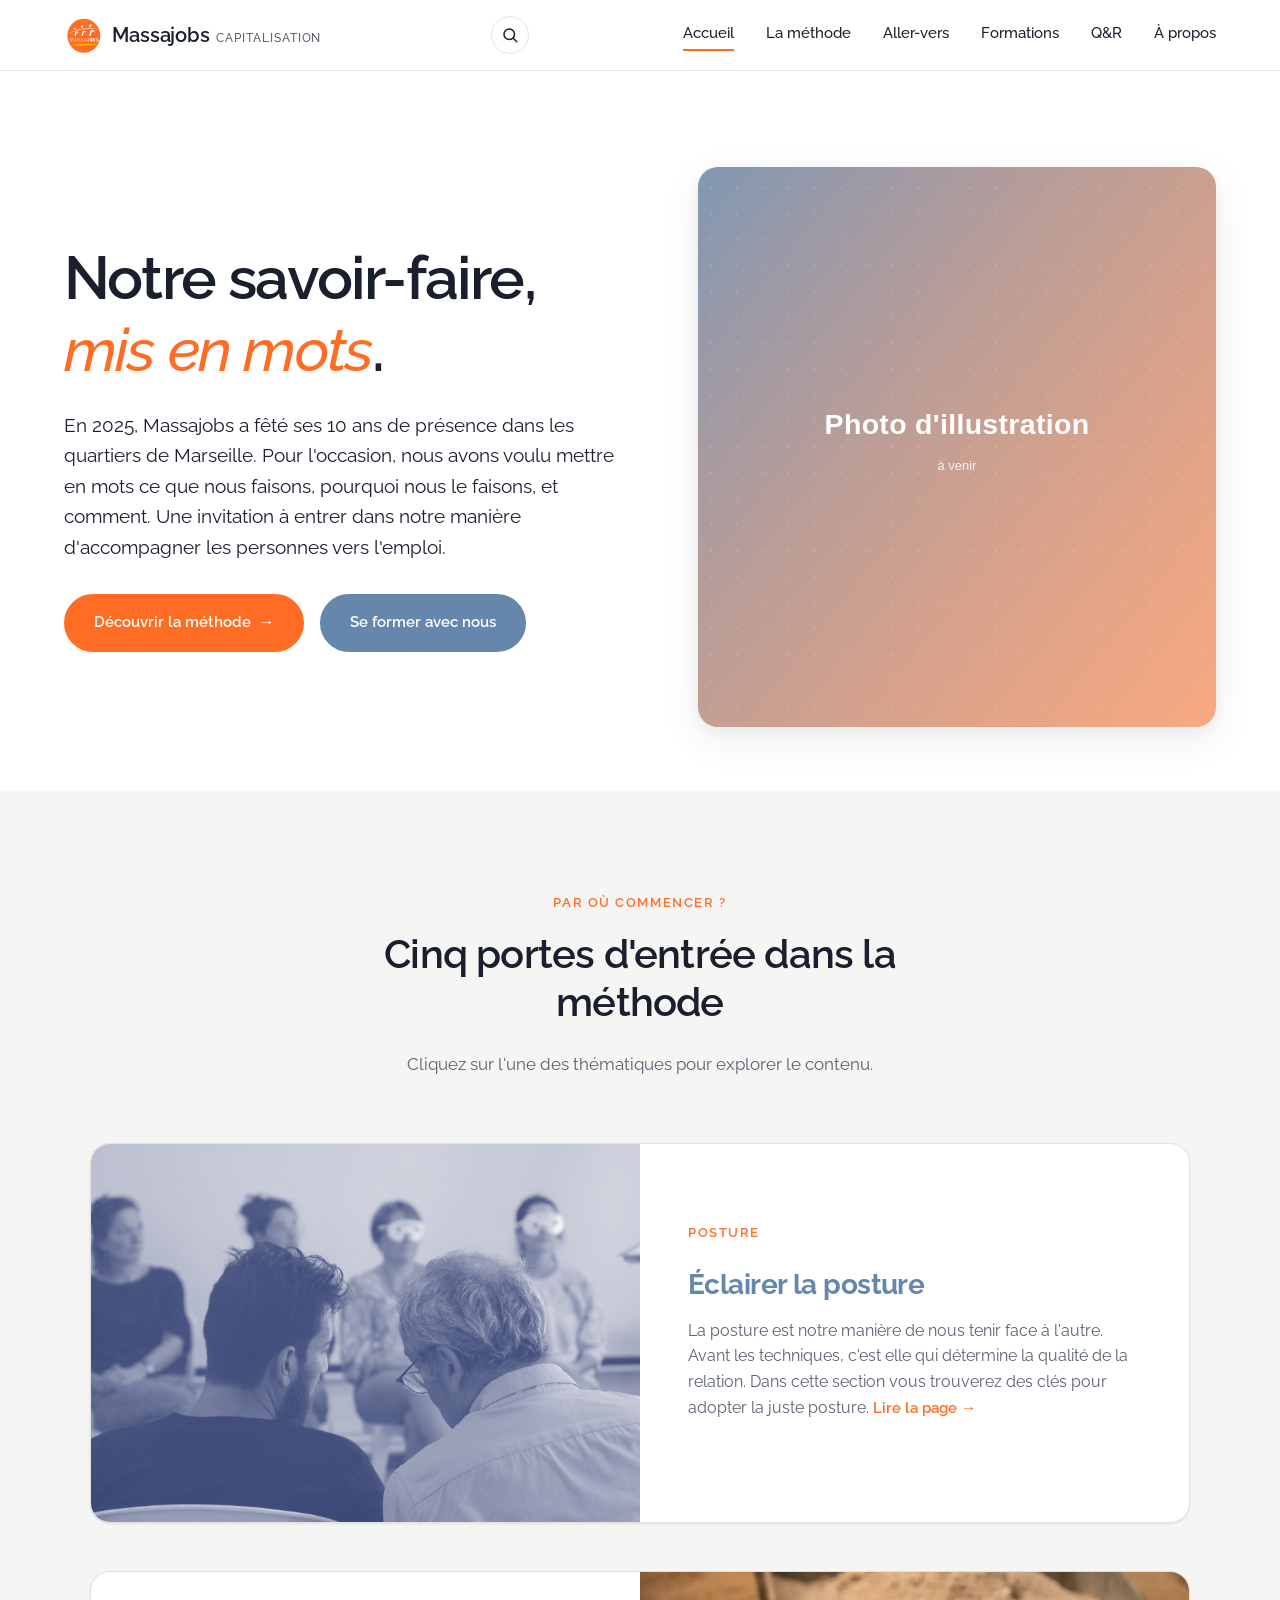
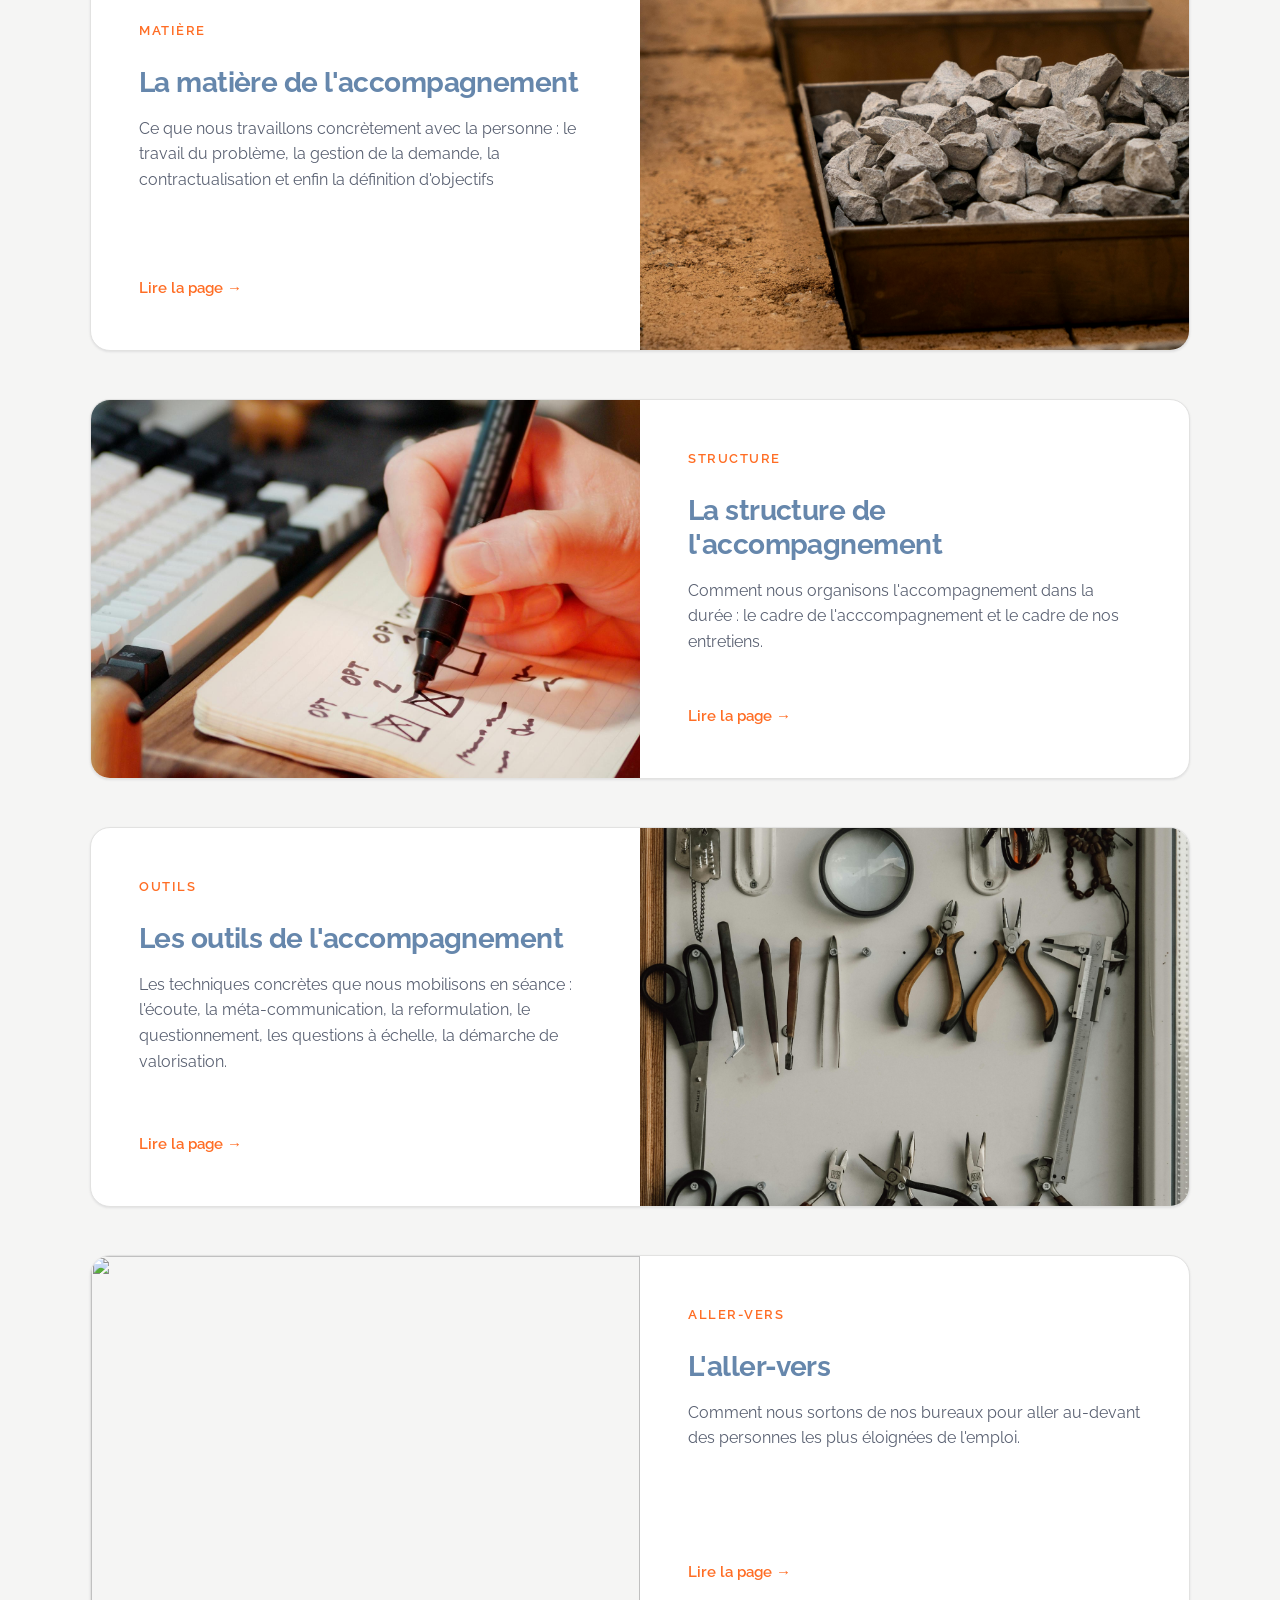
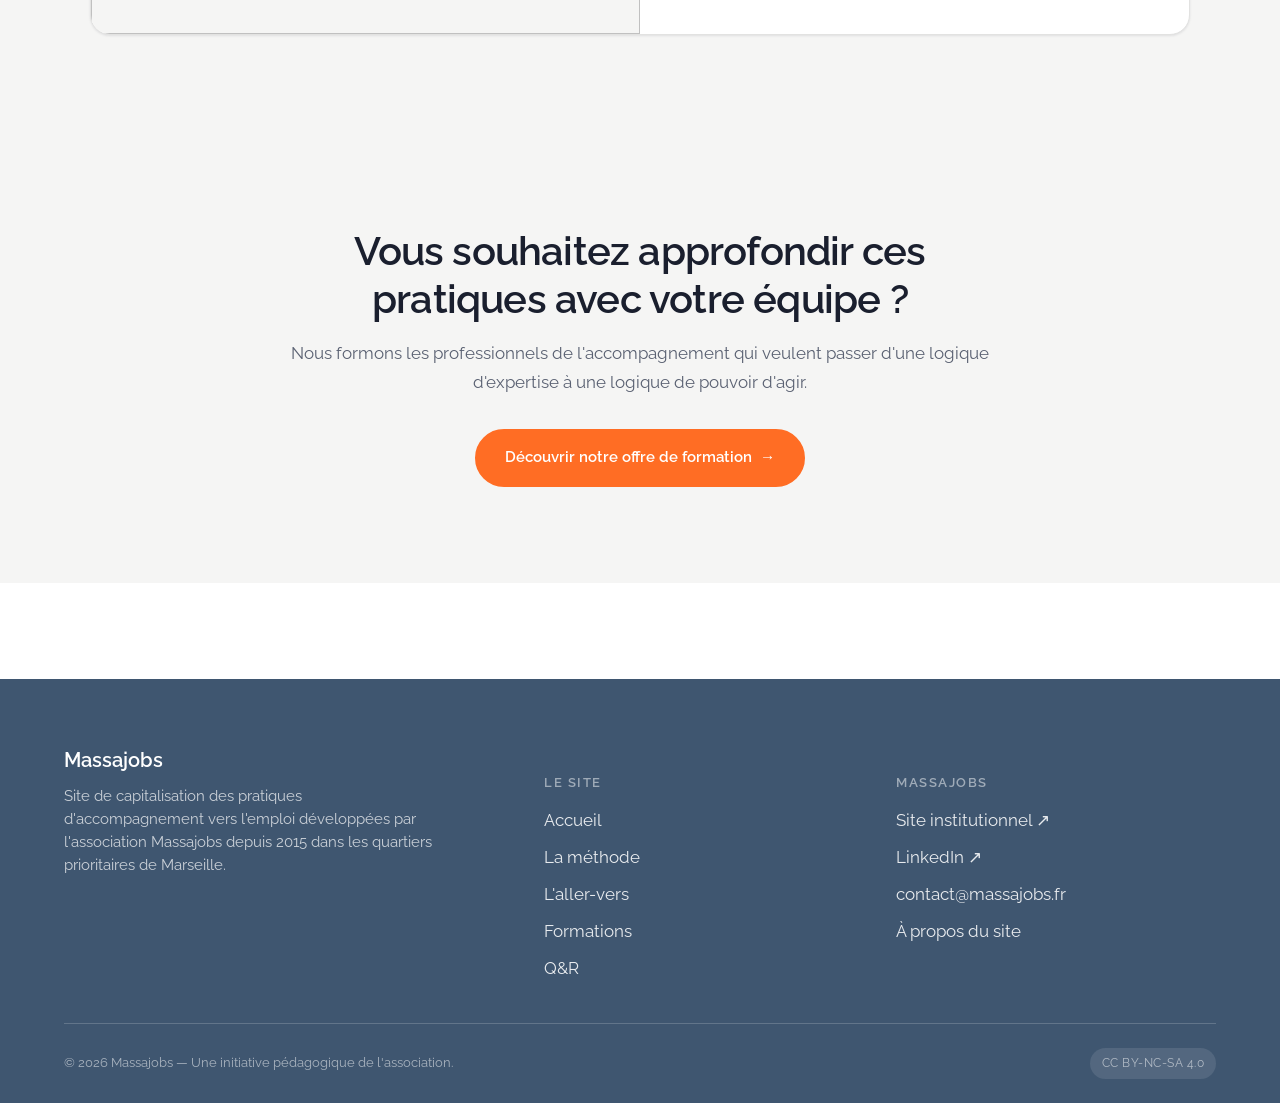
==== commit 1b909821: "Update index.html Mise à jour de la page d'accueil" ====
--- a/index.html
+++ b/index.html
@@ -94,8 +94,7 @@
                     <span class="kicker">Posture</span>
                     <h3 class="pillar__title">Éclairer la posture</h3>
                     <p class="pillar__lead">
-                        Notre manière de nous tenir face à l'autre. Avant les techniques, c'est elle qui détermine la qualité de la relation : facteurs clés, obstacles, et nos rapports au pouvoir, au savoir, à l'action et au temps.
-                    </p>
+                        La posture est notre manière de nous tenir face à l'autre. Avant les techniques, c'est elle qui détermine la qualité de la relation. Dans cette section vous trouverez des clés pour adopter la juste posture. 
                     <span class="pillar__link">Lire la page →</span>
                 </div>
             </a>
@@ -108,7 +107,7 @@
                     <span class="kicker">Matière</span>
                     <h3 class="pillar__title">La matière de l'accompagnement</h3>
                     <p class="pillar__lead">
-                        Ce que nous travaillons concrètement avec la personne : son cadre de référence, ses ressources cachées, ses motivations, son projet. Les contenus sur lesquels portent nos entretiens.
+                        Ce que nous travaillons concrètement avec la personne : le travail du problème, la gestion de la demande, la contractualisation et enfin la définition d'objectifs
                     </p>
                     <span class="pillar__link">Lire la page →</span>
                 </div>
@@ -122,7 +121,7 @@
                     <span class="kicker">Structure</span>
                     <h3 class="pillar__title">La structure de l'accompagnement</h3>
                     <p class="pillar__lead">
-                        Comment nous organisons l'accompagnement dans la durée : la primo-rencontre, les premiers rendez-vous, l'ouverture, l'engagement, le suivi.
+                        Comment nous organisons l'accompagnement dans la durée : le cadre de l'acccompagnement et le cadre de nos entretiens. 
                     </p>
                     <span class="pillar__link">Lire la page →</span>
                 </div>
@@ -150,7 +149,7 @@
                     <span class="kicker">Aller-vers</span>
                     <h3 class="pillar__title">L'aller-vers</h3>
                     <p class="pillar__lead">
-                        Comment nous sortons de nos bureaux pour aller au-devant des personnes les plus éloignées de l'emploi : philosophie, posture, et pratiques concrètes — porte-à-porte, déambulation, partenariats, accueil inconditionnel.
+                        Comment nous sortons de nos bureaux pour aller au-devant des personnes les plus éloignées de l'emploi. 
                     </p>
                     <span class="pillar__link">Lire la page →</span>
                 </div>
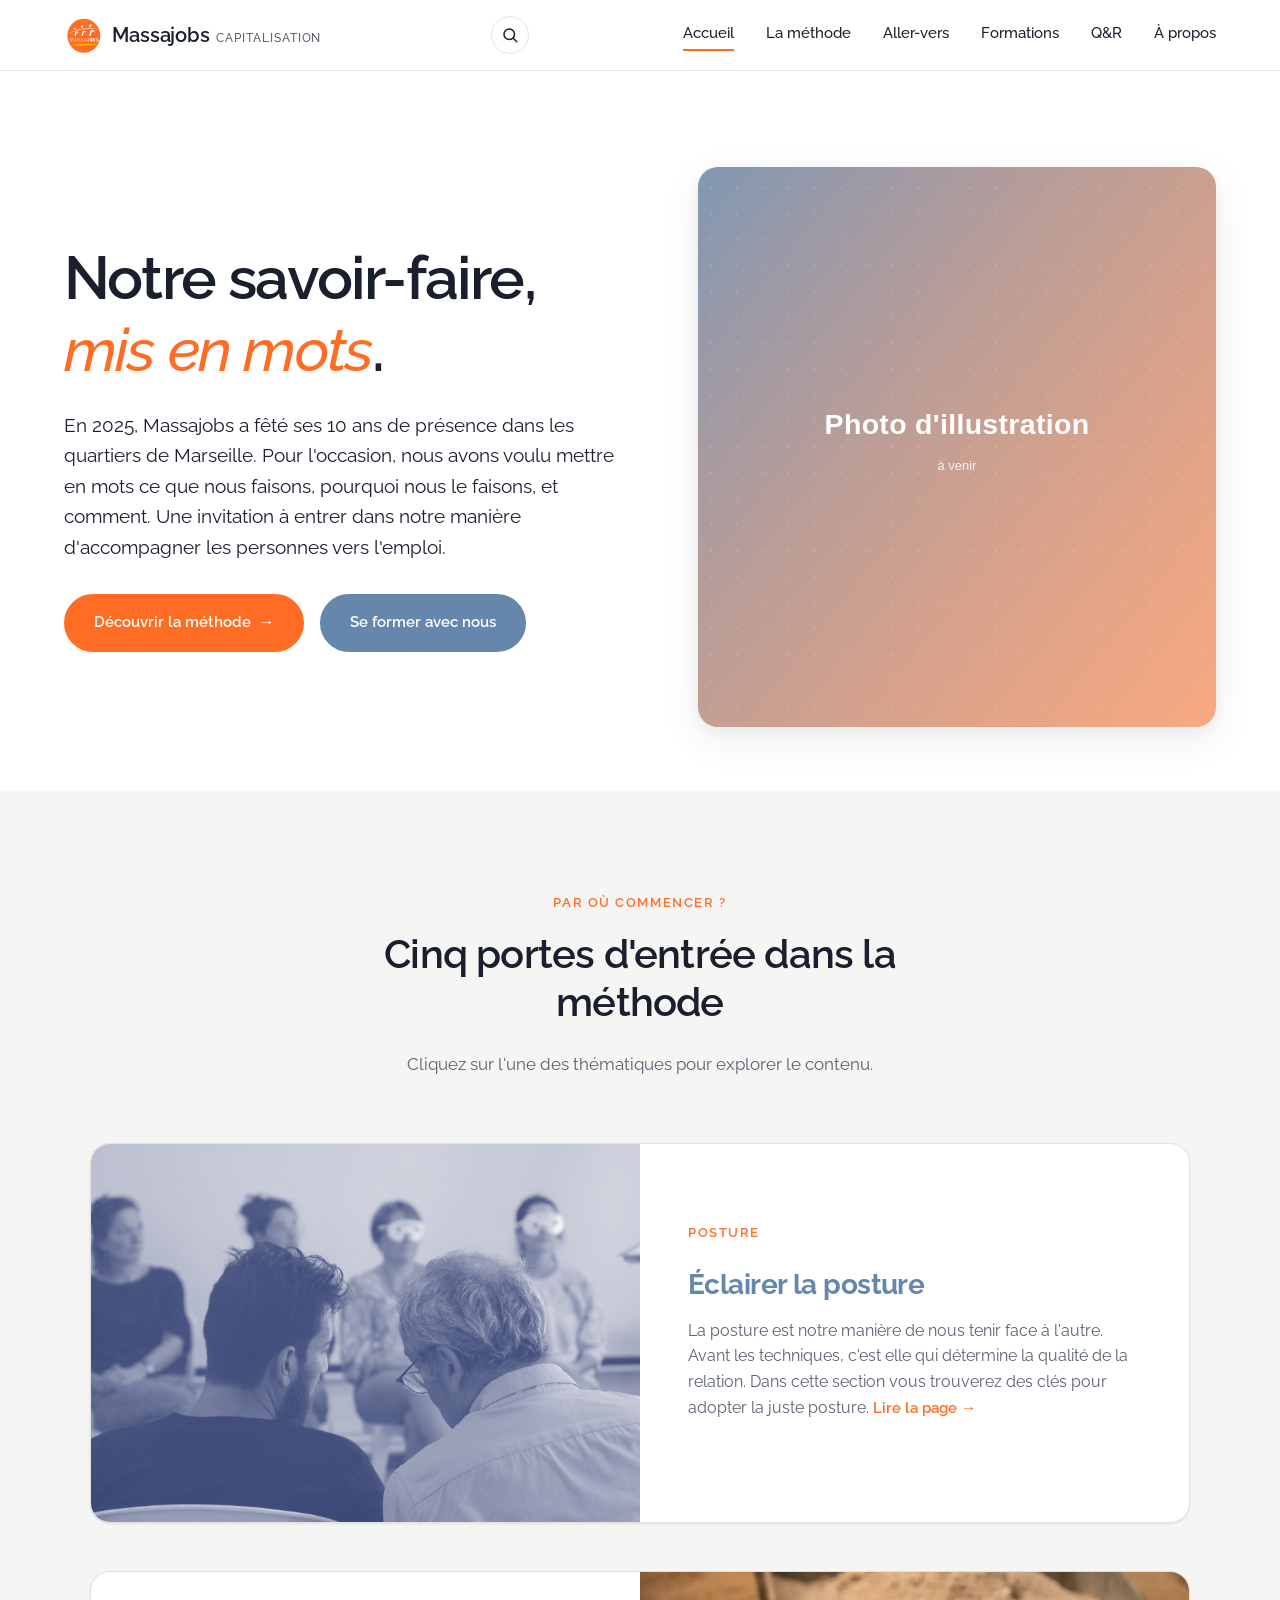
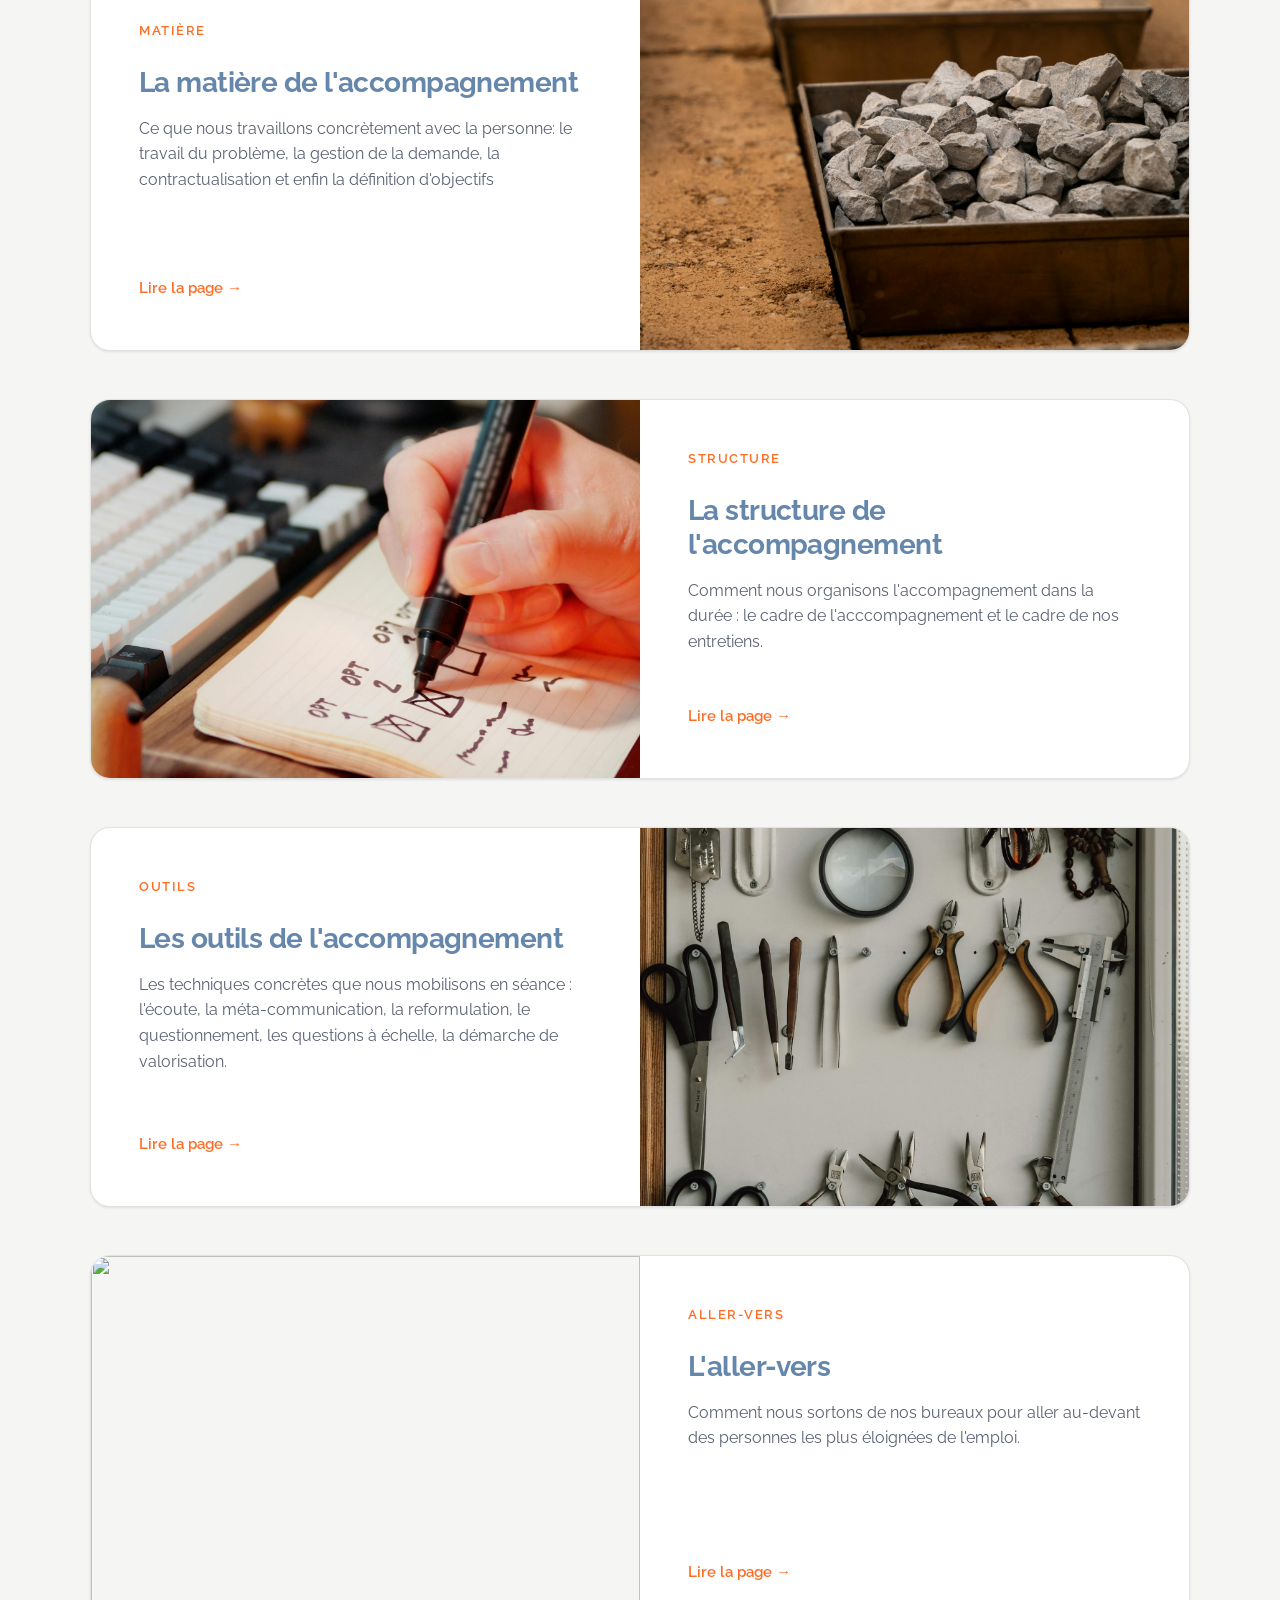
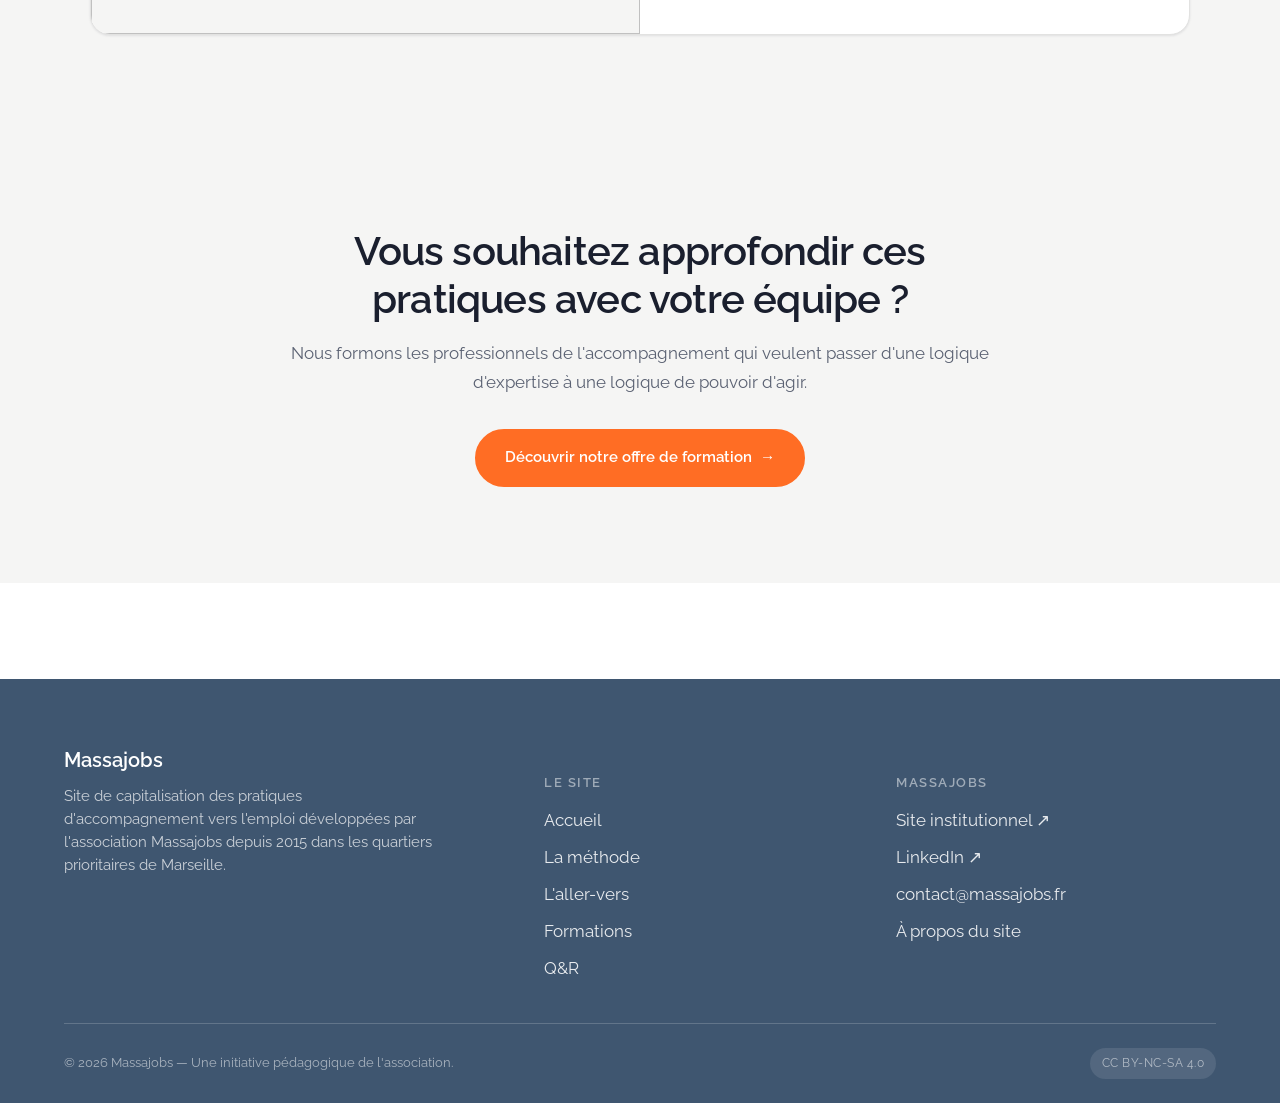
==== commit faeac73c: "Update index.html" ====
--- a/index.html
+++ b/index.html
@@ -107,7 +107,7 @@
                     <span class="kicker">Matière</span>
                     <h3 class="pillar__title">La matière de l'accompagnement</h3>
                     <p class="pillar__lead">
-                        Ce que nous travaillons concrètement avec la personne : le travail du problème, la gestion de la demande, la contractualisation et enfin la définition d'objectifs
+                        Ce que nous travaillons concrètement avec la personne: le travail du problème, la gestion de la demande, la contractualisation et enfin la définition d'objectifs
                     </p>
                     <span class="pillar__link">Lire la page →</span>
                 </div>
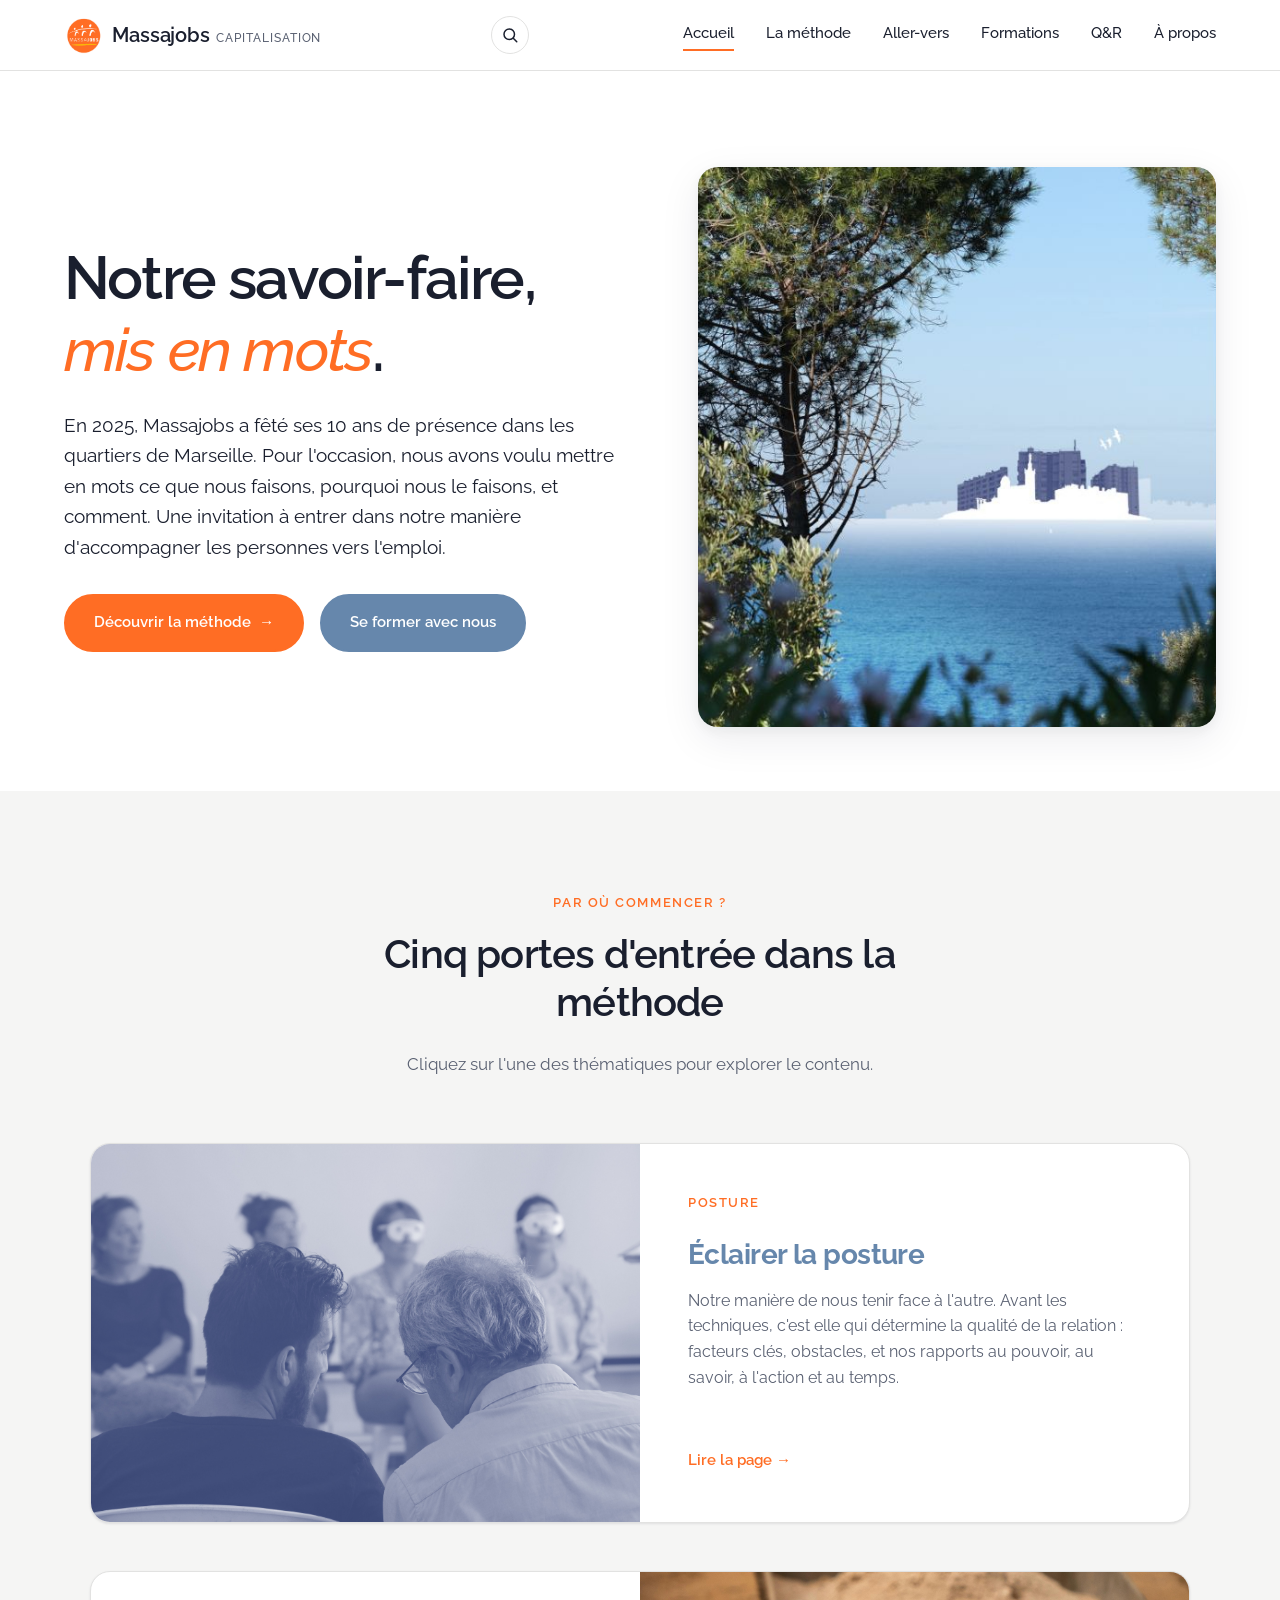
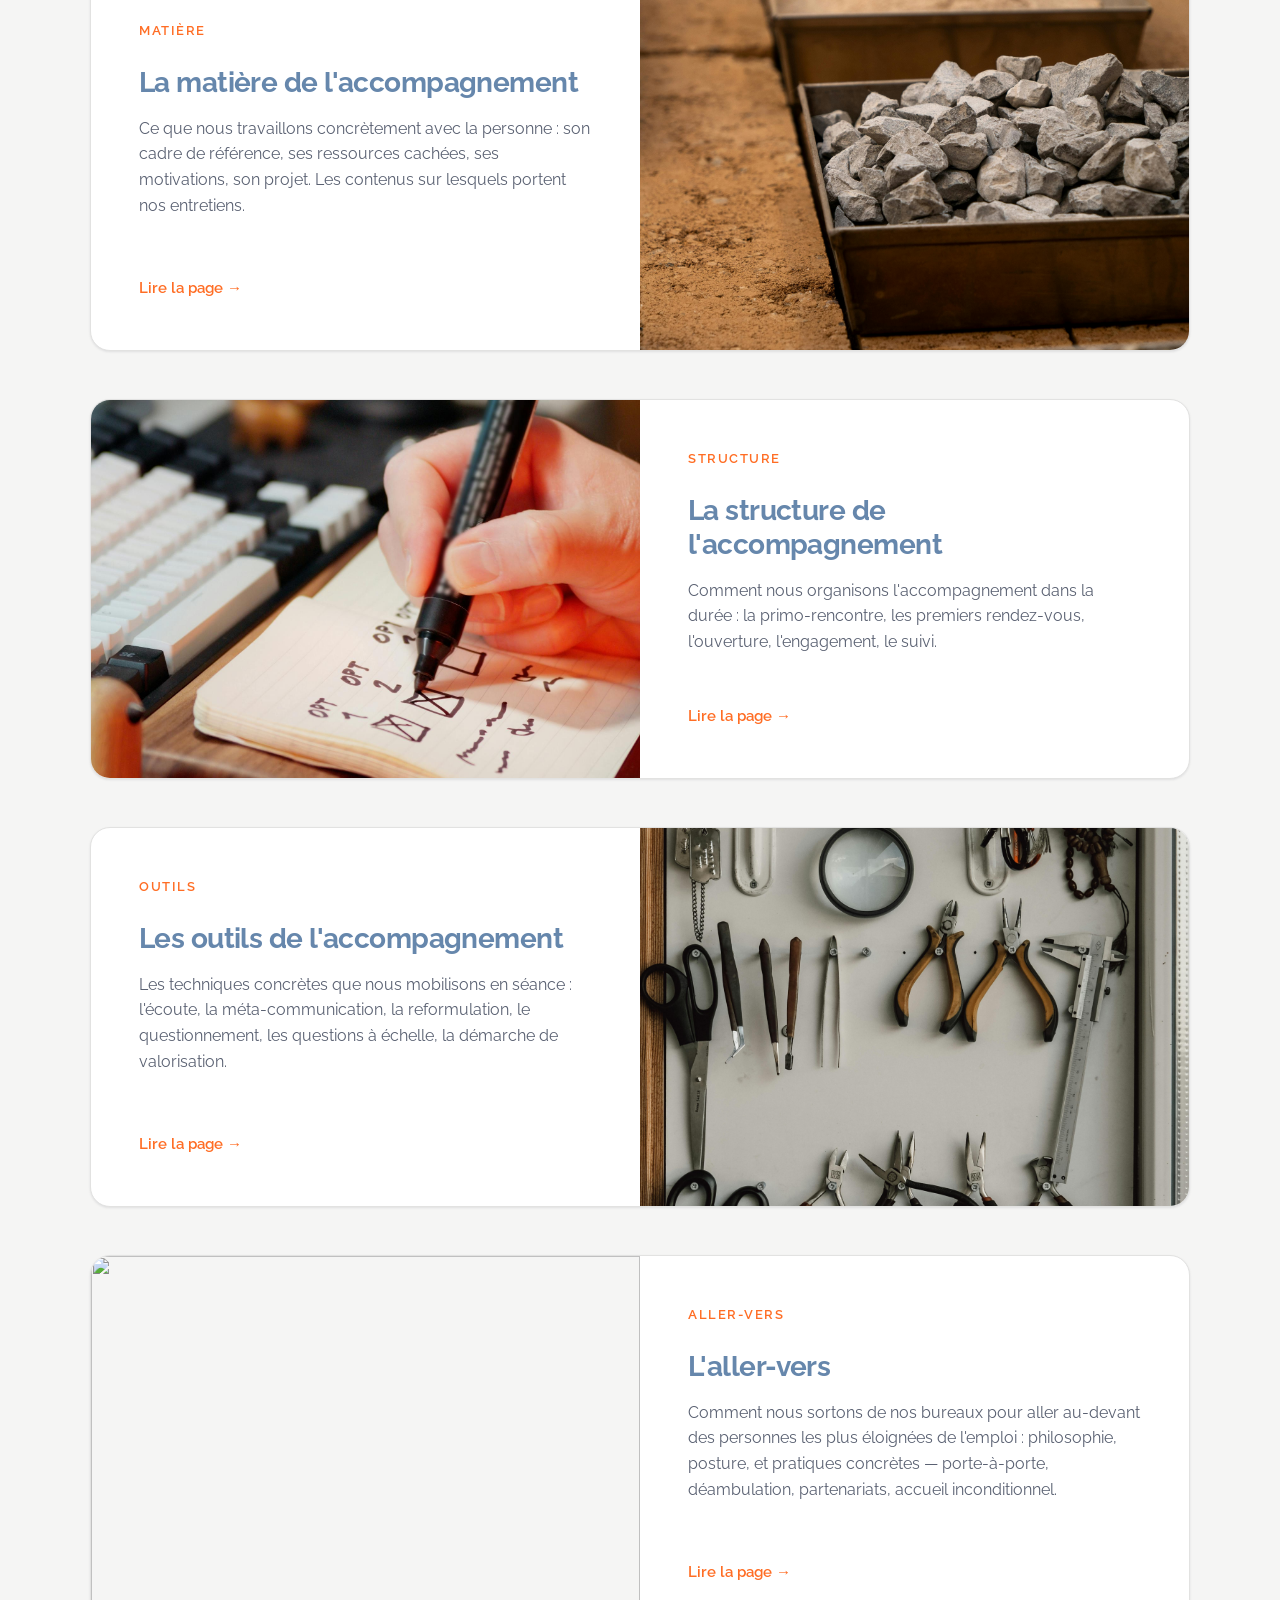
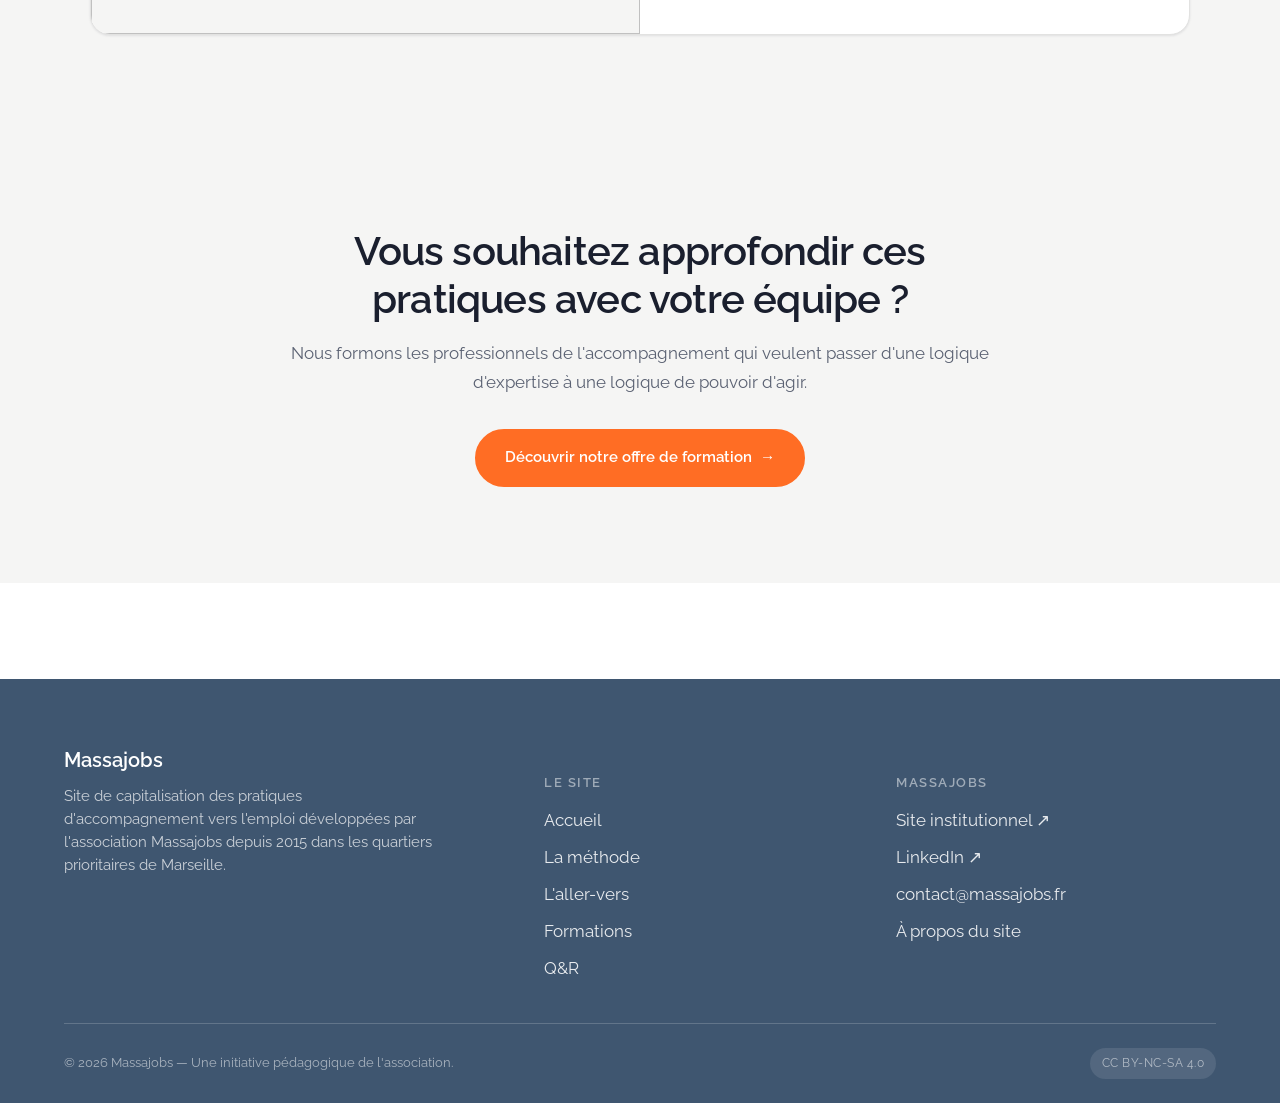
==== commit 2da70352: "Add files via upload" ====
--- a/index.html
+++ b/index.html
@@ -68,7 +68,7 @@
         </div>
 
         <div class="hero__visual">
-            <img src="assets/img/hero-illustration.svg" alt="" loading="eager">
+            <img src="assets/img/hero-illustration.jpg" alt="" loading="eager">
         </div>
     </div>
 </section>
@@ -94,7 +94,8 @@
                     <span class="kicker">Posture</span>
                     <h3 class="pillar__title">Éclairer la posture</h3>
                     <p class="pillar__lead">
-                        La posture est notre manière de nous tenir face à l'autre. Avant les techniques, c'est elle qui détermine la qualité de la relation. Dans cette section vous trouverez des clés pour adopter la juste posture. 
+                        Notre manière de nous tenir face à l'autre. Avant les techniques, c'est elle qui détermine la qualité de la relation : facteurs clés, obstacles, et nos rapports au pouvoir, au savoir, à l'action et au temps.
+                    </p>
                     <span class="pillar__link">Lire la page →</span>
                 </div>
             </a>
@@ -107,7 +108,7 @@
                     <span class="kicker">Matière</span>
                     <h3 class="pillar__title">La matière de l'accompagnement</h3>
                     <p class="pillar__lead">
-                        Ce que nous travaillons concrètement avec la personne: le travail du problème, la gestion de la demande, la contractualisation et enfin la définition d'objectifs
+                        Ce que nous travaillons concrètement avec la personne : son cadre de référence, ses ressources cachées, ses motivations, son projet. Les contenus sur lesquels portent nos entretiens.
                     </p>
                     <span class="pillar__link">Lire la page →</span>
                 </div>
@@ -121,7 +122,7 @@
                     <span class="kicker">Structure</span>
                     <h3 class="pillar__title">La structure de l'accompagnement</h3>
                     <p class="pillar__lead">
-                        Comment nous organisons l'accompagnement dans la durée : le cadre de l'acccompagnement et le cadre de nos entretiens. 
+                        Comment nous organisons l'accompagnement dans la durée : la primo-rencontre, les premiers rendez-vous, l'ouverture, l'engagement, le suivi.
                     </p>
                     <span class="pillar__link">Lire la page →</span>
                 </div>
@@ -149,7 +150,7 @@
                     <span class="kicker">Aller-vers</span>
                     <h3 class="pillar__title">L'aller-vers</h3>
                     <p class="pillar__lead">
-                        Comment nous sortons de nos bureaux pour aller au-devant des personnes les plus éloignées de l'emploi. 
+                        Comment nous sortons de nos bureaux pour aller au-devant des personnes les plus éloignées de l'emploi : philosophie, posture, et pratiques concrètes — porte-à-porte, déambulation, partenariats, accueil inconditionnel.
                     </p>
                     <span class="pillar__link">Lire la page →</span>
                 </div>
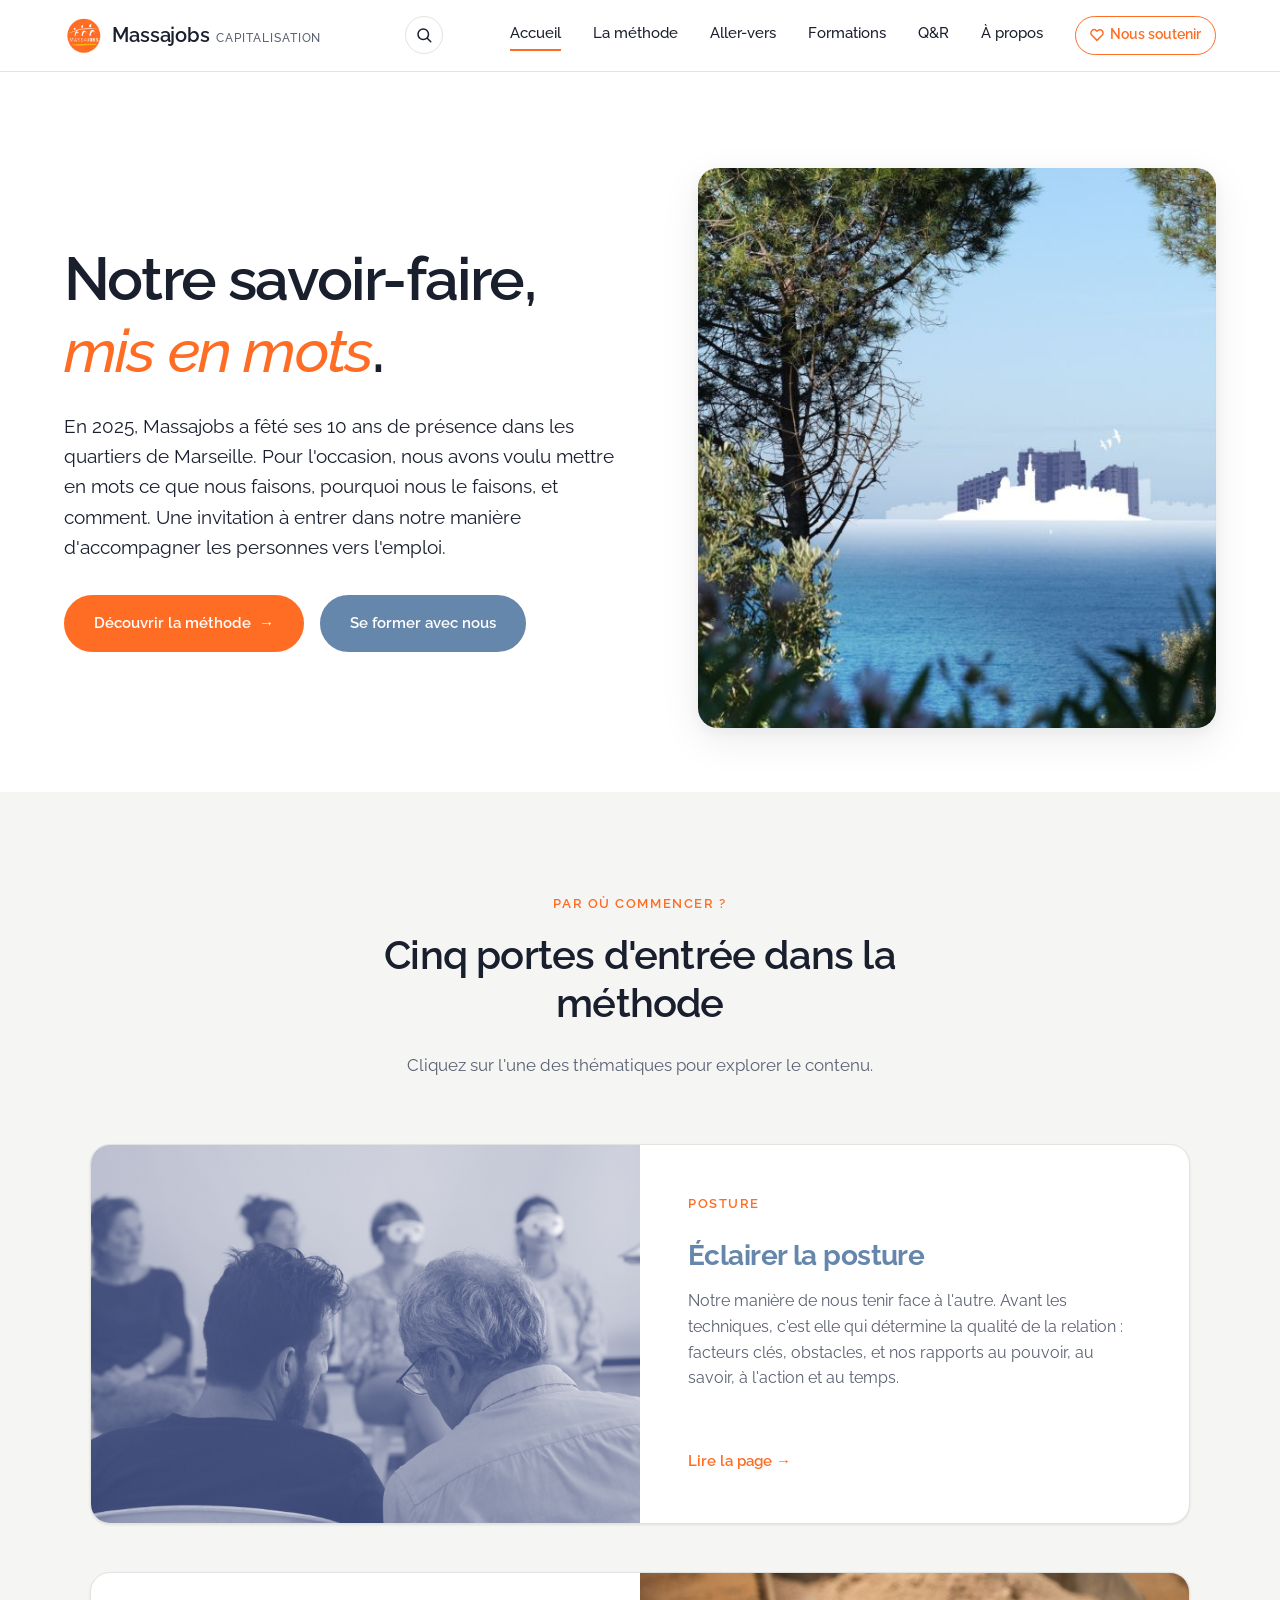
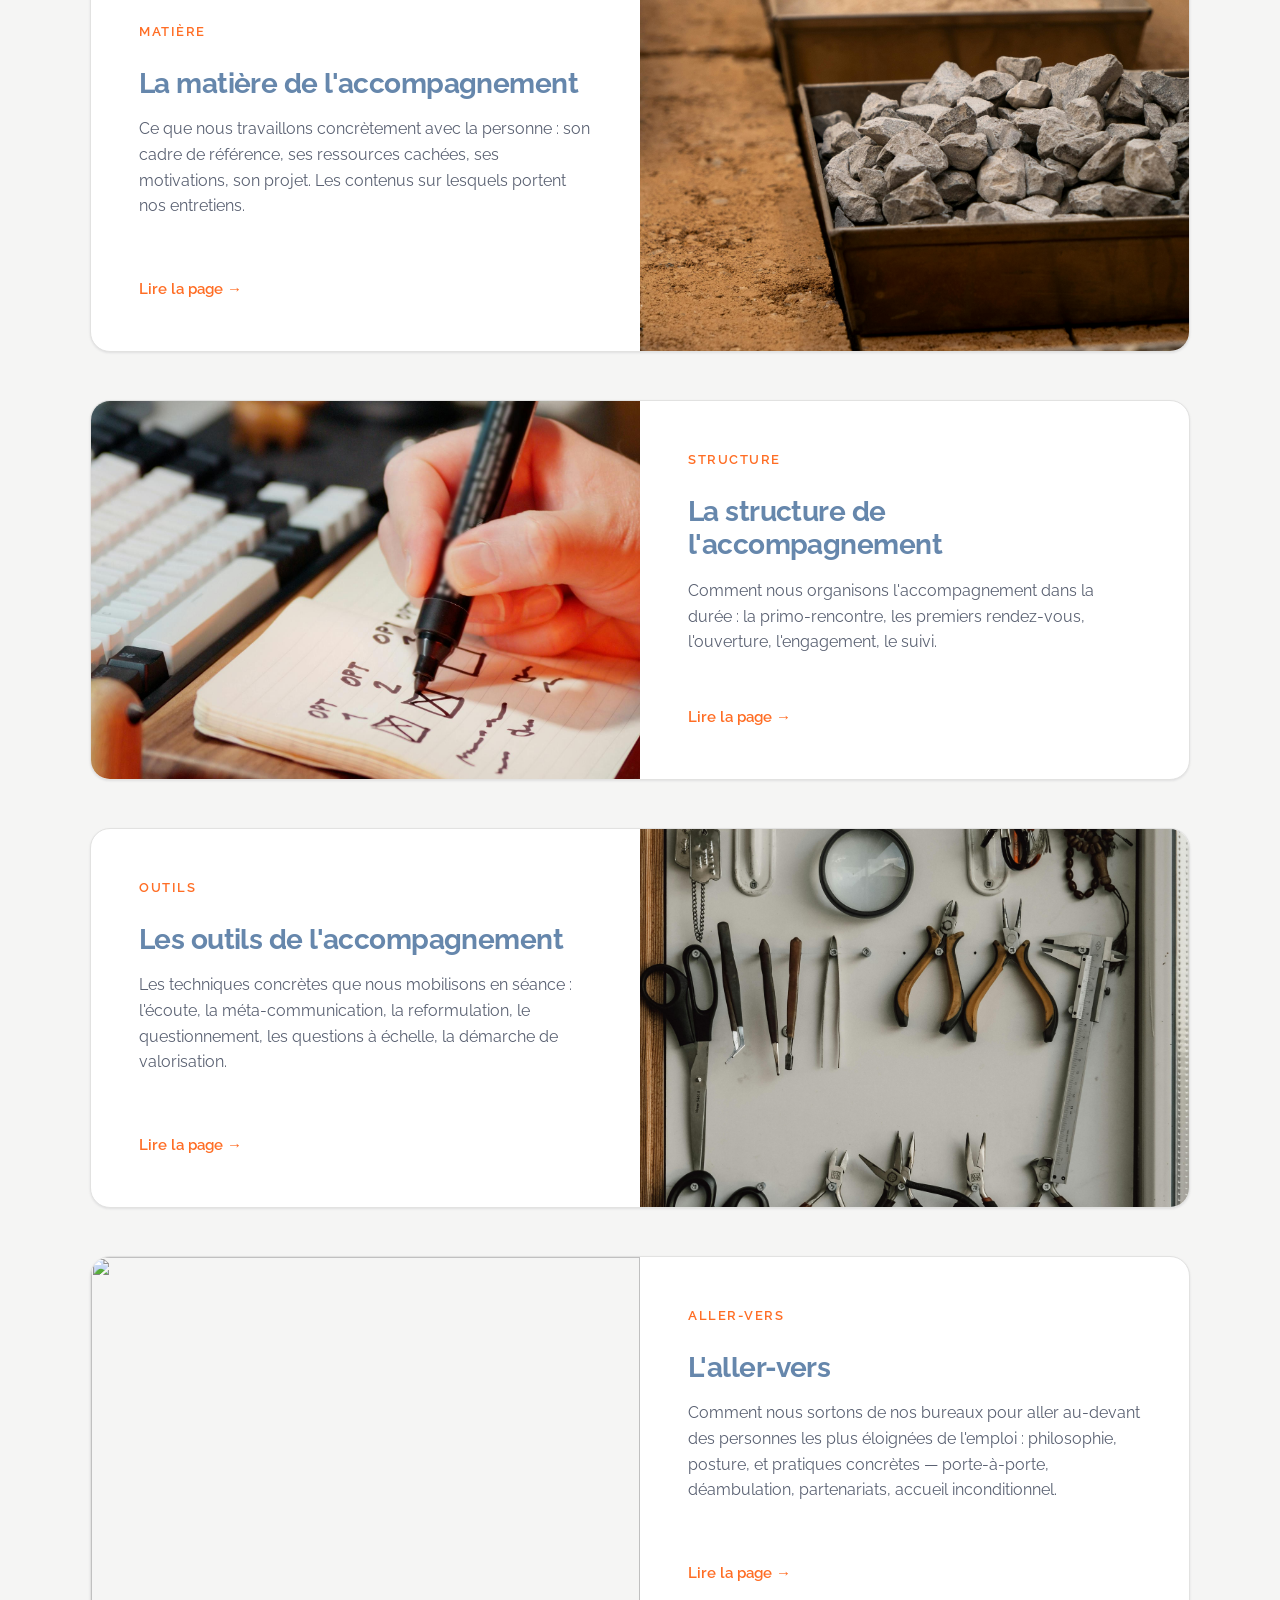
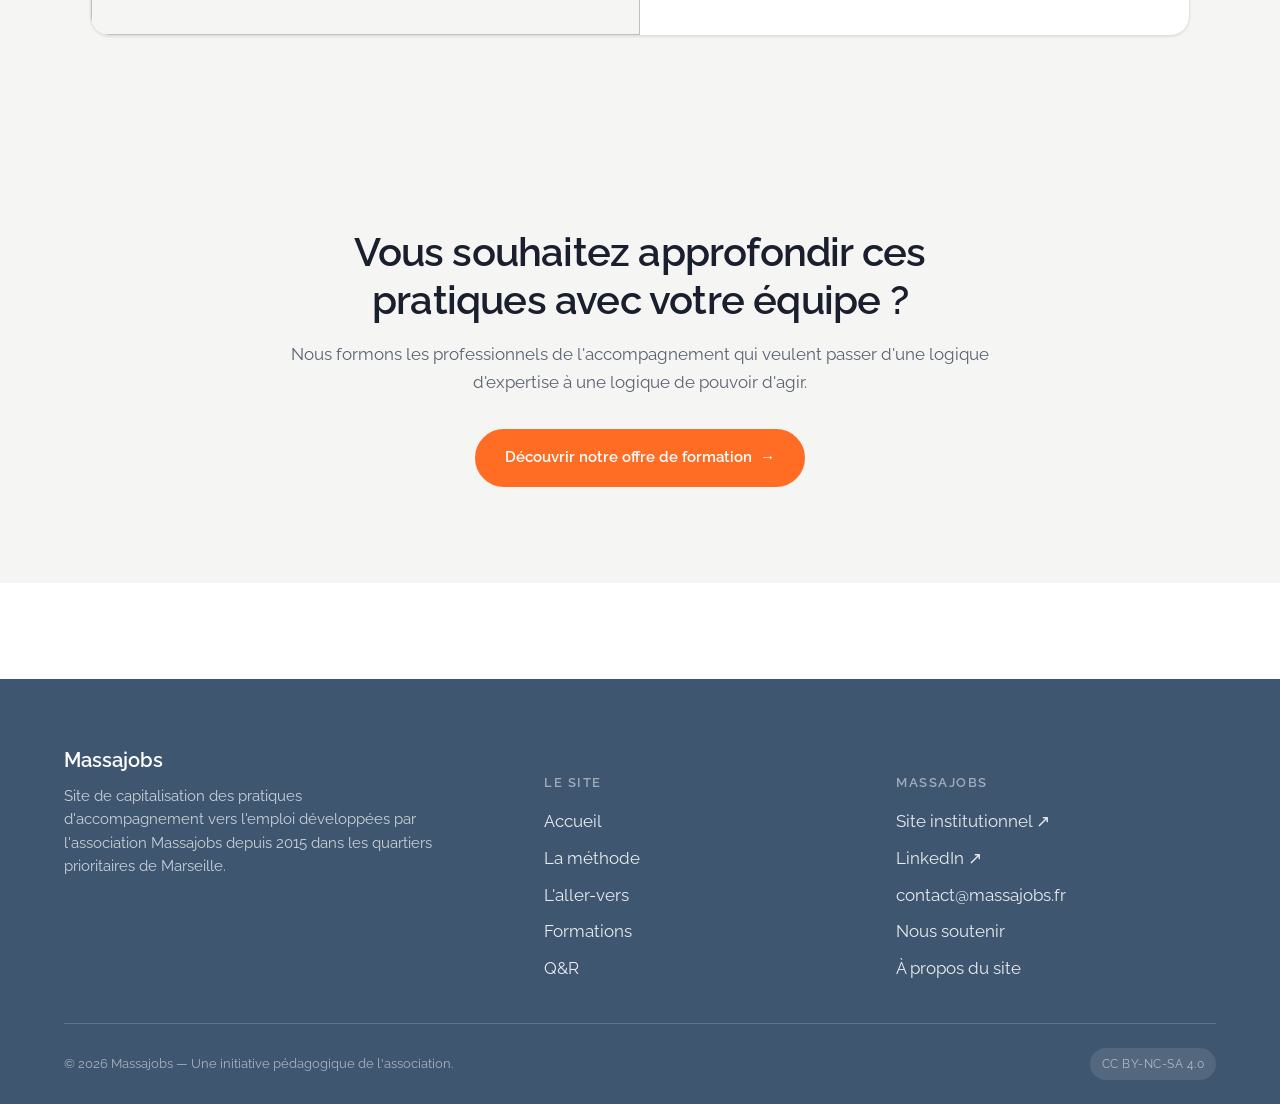
==== commit b19a66c6: "Add files via upload Mise à jour avec les éléments pour le don" ====
--- a/index.html
+++ b/index.html
@@ -21,6 +21,7 @@
     <link rel="icon" type="image/png" sizes="32x32" href="assets/img/favicon-32.png">
     <link rel="icon" type="image/png" sizes="16x16" href="assets/img/favicon-16.png">
     <link rel="apple-touch-icon" href="assets/img/logo-massajobs.png">
+    <!-- Cloudflare Web Analytics --><script defer src='https://static.cloudflareinsights.com/beacon.min.js' data-cf-beacon='{"token": "e98f2f7f44a84af298287a1209a644d6"}'></script><!-- End Cloudflare Web Analytics -->
 </head>
 <body>
 
@@ -47,6 +48,7 @@
             <a href="pages/offre.html">Formations</a>
             <a href="pages/questions-reponses.html">Q&amp;R</a>
             <a href="pages/a-propos.html">À propos</a>
+            <a href="pages/nous-soutenir.html" class="nav-donate">Nous soutenir</a>
         </nav>
     </div>
 </header>
@@ -200,7 +202,7 @@
                 <ul class="site-footer__links">
                     <li><a href="https://www.massajobs.org" target="_blank" rel="noopener">Site institutionnel ↗</a></li>
                     <li><a href="https://www.linkedin.com/company/massajobs/" target="_blank" rel="noopener">LinkedIn ↗</a></li>
-                    <li><a href="mailto:contact@massajobs.fr">contact@massajobs.fr</a></li>
+                    <li><a href="mailto:contact@massajobs.fr">contact@massajobs.fr</a></li><li><a href="pages/nous-soutenir.html">Nous soutenir</a></li>
                     <li><a href="pages/a-propos.html">À propos du site</a></li>
                 </ul>
             </div>
--- a/assets/css/style.css
+++ b/assets/css/style.css
@@ -2218,3 +2218,369 @@
     .toc-fab,
     .toc-backdrop { display: none !important; }
 }
+
+/* --------- Formulaire Q&R / contact --------- */
+.qa-intro {
+    margin-bottom: 2.5rem;
+}
+.qa-intro p {
+    font-size: 1.05rem;
+    line-height: 1.65;
+}
+
+.qa-form {
+    background: var(--color-bg-alt);
+    border: 1px solid var(--color-border);
+    border-radius: 12px;
+    padding: 1.5rem 1.5rem 1.25rem;
+    margin: 2rem 0;
+}
+.qa-form__title {
+    margin: 0 0 1.5rem;
+    font-size: 1.25rem;
+    font-weight: 600;
+    color: var(--color-text);
+}
+
+.form-field {
+    margin-bottom: 1.25rem;
+}
+.form-field:last-child { margin-bottom: 0; }
+
+.form-label {
+    display: block;
+    font-weight: 600;
+    margin-bottom: 0.4rem;
+    font-size: 0.92rem;
+    color: var(--color-text);
+}
+.form-label .required {
+    color: var(--color-massa-orange);
+    margin-left: 0.15rem;
+}
+.form-help {
+    display: block;
+    font-size: 0.82rem;
+    color: var(--color-text-muted);
+    margin-top: 0.25rem;
+    line-height: 1.4;
+}
+
+.form-input,
+.form-textarea {
+    width: 100%;
+    box-sizing: border-box;
+    background: var(--color-white);
+    border: 1px solid var(--color-border);
+    border-radius: 6px;
+    padding: 0.6rem 0.8rem;
+    font: inherit;
+    font-size: 0.95rem;
+    color: var(--color-text);
+    transition: border-color 150ms ease, box-shadow 150ms ease;
+}
+.form-input:focus,
+.form-textarea:focus {
+    outline: none;
+    border-color: var(--color-massa-blue);
+    box-shadow: 0 0 0 3px rgba(102, 135, 172, 0.18);
+}
+.form-textarea {
+    resize: vertical;
+    min-height: 90px;
+    line-height: 1.5;
+    font-family: inherit;
+}
+.form-input:invalid:not(:placeholder-shown),
+.form-textarea:invalid:not(:placeholder-shown) {
+    border-color: #d04a3a;
+}
+
+.form-checkbox-row {
+    display: flex;
+    align-items: flex-start;
+    gap: 0.55rem;
+    margin-top: 0.4rem;
+    font-size: 0.88rem;
+    line-height: 1.4;
+    color: var(--color-text-muted);
+    cursor: pointer;
+}
+.form-checkbox-row input[type="checkbox"] {
+    margin-top: 0.2rem;
+    flex-shrink: 0;
+    accent-color: var(--color-massa-blue);
+    width: 16px;
+    height: 16px;
+    cursor: pointer;
+}
+.form-checkbox-row.is-required {
+    color: var(--color-text);
+    font-size: 0.85rem;
+    padding: 0.6rem 0.7rem;
+    border: 1px solid var(--color-border);
+    border-radius: 6px;
+    background: var(--color-white);
+    margin-top: 0;
+}
+
+/* Honeypot caché aux humains (anti-spam) */
+.form-honeypot {
+    position: absolute;
+    left: -9999px;
+    width: 1px;
+    height: 1px;
+    overflow: hidden;
+}
+
+.form-actions {
+    margin-top: 1.5rem;
+    display: flex;
+    flex-wrap: wrap;
+    gap: 0.75rem;
+    align-items: center;
+}
+.form-submit {
+    /* Hérite de .btn .btn-primary mais on s'assure */
+}
+
+.form-status {
+    margin-top: 1rem;
+    padding: 0.85rem 1rem;
+    border-radius: 8px;
+    font-size: 0.92rem;
+    line-height: 1.5;
+    display: none;
+}
+.form-status.is-visible { display: block; }
+.form-status.is-success {
+    background: #eaf3ea;
+    color: #2d6a3a;
+    border: 1px solid #b8d9bf;
+}
+.form-status.is-error {
+    background: #fdecea;
+    color: #9b2c1f;
+    border: 1px solid #f3c0b8;
+}
+
+.qa-empty {
+    margin-top: 2rem;
+    padding: 1.5rem;
+    background: var(--color-white);
+    border: 1px dashed var(--color-border);
+    border-radius: 10px;
+    text-align: center;
+    color: var(--color-text-muted);
+    font-style: italic;
+}
+
+@media print {
+    .qa-form, .qa-empty { display: none !important; }
+}
+
+/* --------- Encart de soutien (fin des pages d'accompagnement et page dédiée) --------- */
+.support-block {
+    margin: 3rem 0 1.5rem;
+    padding: 1.5rem 1.75rem;
+    background: #FFF7EE;
+    border: 1px solid #F5DCBF;
+    border-radius: 12px;
+    display: flex;
+    gap: 1.25rem;
+    align-items: flex-start;
+}
+.support-block__icon {
+    flex-shrink: 0;
+    width: 40px;
+    height: 40px;
+    display: flex;
+    align-items: center;
+    justify-content: center;
+    background: #fff;
+    border-radius: 999px;
+    color: var(--color-massa-orange);
+    border: 1px solid #F5DCBF;
+}
+.support-block__icon svg {
+    width: 20px;
+    height: 20px;
+}
+.support-block__body {
+    flex: 1;
+}
+.support-block__title {
+    margin: 0 0 0.4rem;
+    font-size: 1.05rem;
+    font-weight: 600;
+    color: var(--color-text);
+}
+.support-block__text {
+    margin: 0 0 0.85rem;
+    font-size: 0.95rem;
+    line-height: 1.55;
+    color: var(--color-text);
+}
+.support-block__btn {
+    display: inline-flex;
+    align-items: center;
+    gap: 0.4rem;
+    padding: 0.5rem 1.1rem;
+    background: transparent;
+    border: 1.5px solid var(--color-massa-orange);
+    color: var(--color-massa-orange);
+    border-radius: 999px;
+    font-size: 0.92rem;
+    font-weight: 600;
+    text-decoration: none;
+    transition: background 150ms ease, color 150ms ease;
+}
+.support-block__btn:hover,
+.support-block__btn:focus-visible {
+    background: var(--color-massa-orange);
+    color: #fff;
+    outline: none;
+}
+
+@media (max-width: 540px) {
+    .support-block {
+        flex-direction: column;
+        padding: 1.25rem;
+    }
+}
+
+/* --------- Page dédiée Nous soutenir --------- */
+.support-page__lead {
+    font-size: 1.1rem;
+    line-height: 1.65;
+    color: var(--color-text);
+    margin-bottom: 2rem;
+}
+.support-grid {
+    display: grid;
+    grid-template-columns: repeat(auto-fit, minmax(220px, 1fr));
+    gap: 1rem;
+    margin: 2rem 0;
+}
+.support-card {
+    background: var(--color-bg-alt);
+    border: 1px solid var(--color-border);
+    border-radius: 10px;
+    padding: 1.5rem 1.25rem;
+    text-align: center;
+}
+.support-card__icon {
+    font-size: 1.9rem;
+    line-height: 1;
+    color: var(--color-massa-blue);
+    margin-bottom: 0.75rem;
+    display: flex;
+    align-items: center;
+    justify-content: center;
+    width: 52px;
+    height: 52px;
+    border-radius: 999px;
+    background: var(--color-white);
+    border: 1px solid var(--color-border);
+    margin-left: auto;
+    margin-right: auto;
+}
+.support-card h3 {
+    margin: 0 0 0.4rem;
+    font-size: 1rem;
+}
+.support-card p {
+    margin: 0;
+    font-size: 0.92rem;
+    line-height: 1.5;
+    color: var(--color-text-muted);
+}
+.donate-cta {
+    background: var(--color-bg-alt);
+    border: 1px solid var(--color-border);
+    border-radius: 12px;
+    padding: 2rem 2rem 1.75rem;
+    text-align: center;
+    margin: 2.5rem 0;
+}
+.donate-cta h2 {
+    margin: 0 0 0.5rem;
+}
+.donate-cta p {
+    margin: 0 0 1.25rem;
+    color: var(--color-text-muted);
+}
+.donate-cta__buttons {
+    display: flex;
+    flex-wrap: wrap;
+    gap: 0.75rem;
+    justify-content: center;
+}
+.donate-amount {
+    display: inline-flex;
+    align-items: center;
+    padding: 0.6rem 1.1rem;
+    border: 1px solid var(--color-border);
+    background: var(--color-white);
+    border-radius: 999px;
+    font-weight: 600;
+    color: var(--color-text);
+    text-decoration: none;
+    transition: all 150ms ease;
+}
+.donate-amount:hover {
+    border-color: var(--color-massa-orange);
+    color: var(--color-massa-orange);
+}
+.donate-note {
+    margin-top: 1.5rem;
+    font-size: 0.85rem;
+    color: var(--color-text-muted);
+}
+
+@media print {
+    .support-block, .donate-cta { display: none !important; }
+}
+
+/* --------- Bouton "Nous soutenir" dans la nav --------- */
+.site-nav a.nav-donate {
+    display: inline-flex;
+    align-items: center;
+    gap: 0.35rem;
+    padding: 0.4rem 0.9rem;
+    border: 1.5px solid var(--color-massa-orange);
+    color: var(--color-massa-orange);
+    border-radius: 999px;
+    font-size: 0.875rem;
+    font-weight: 600;
+    transition: background 150ms ease, color 150ms ease;
+}
+.site-nav a.nav-donate::before {
+    content: "";
+    width: 14px;
+    height: 14px;
+    background-image: url("data:image/svg+xml,%3Csvg xmlns='http://www.w3.org/2000/svg' viewBox='0 0 24 24' fill='none' stroke='%23FF6D24' stroke-width='2.5' stroke-linecap='round' stroke-linejoin='round'%3E%3Cpath d='M20.84 4.61a5.5 5.5 0 0 0-7.78 0L12 5.67l-1.06-1.06a5.5 5.5 0 0 0-7.78 7.78l1.06 1.06L12 21.23l7.78-7.78 1.06-1.06a5.5 5.5 0 0 0 0-7.78z'/%3E%3C/svg%3E");
+    background-size: contain;
+    background-repeat: no-repeat;
+    transition: background-image 150ms ease;
+}
+.site-nav a.nav-donate:hover,
+.site-nav a.nav-donate:focus-visible {
+    background: var(--color-massa-orange);
+    color: #fff;
+    outline: none;
+}
+.site-nav a.nav-donate:hover::before,
+.site-nav a.nav-donate:focus-visible::before {
+    background-image: url("data:image/svg+xml,%3Csvg xmlns='http://www.w3.org/2000/svg' viewBox='0 0 24 24' fill='none' stroke='%23ffffff' stroke-width='2.5' stroke-linecap='round' stroke-linejoin='round'%3E%3Cpath d='M20.84 4.61a5.5 5.5 0 0 0-7.78 0L12 5.67l-1.06-1.06a5.5 5.5 0 0 0-7.78 7.78l1.06 1.06L12 21.23l7.78-7.78 1.06-1.06a5.5 5.5 0 0 0 0-7.78z'/%3E%3C/svg%3E");
+}
+/* On désactive la barre orange sous le lien (héritée de .site-nav a::after) */
+.site-nav a.nav-donate::after {
+    display: none;
+}
+
+@media (max-width: 880px) {
+    .site-nav a.nav-donate {
+        align-self: flex-start;
+    }
+}
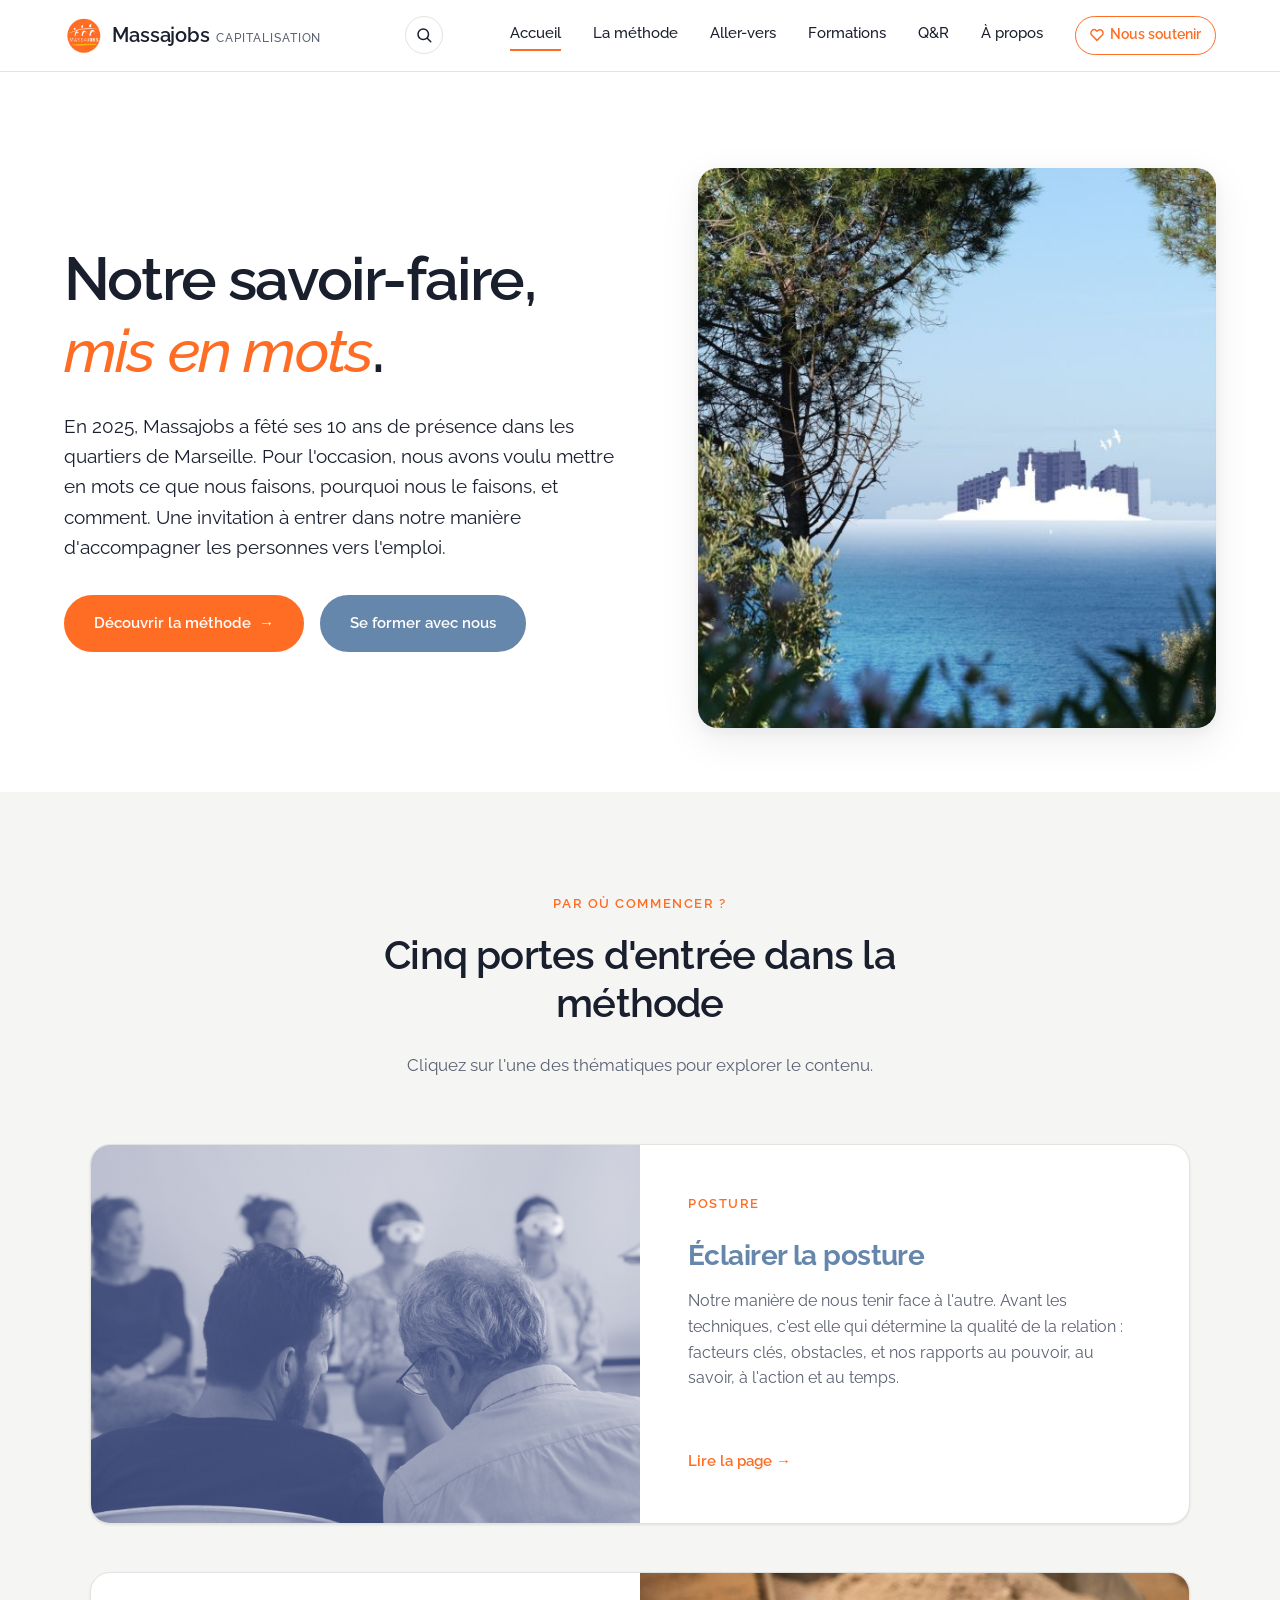
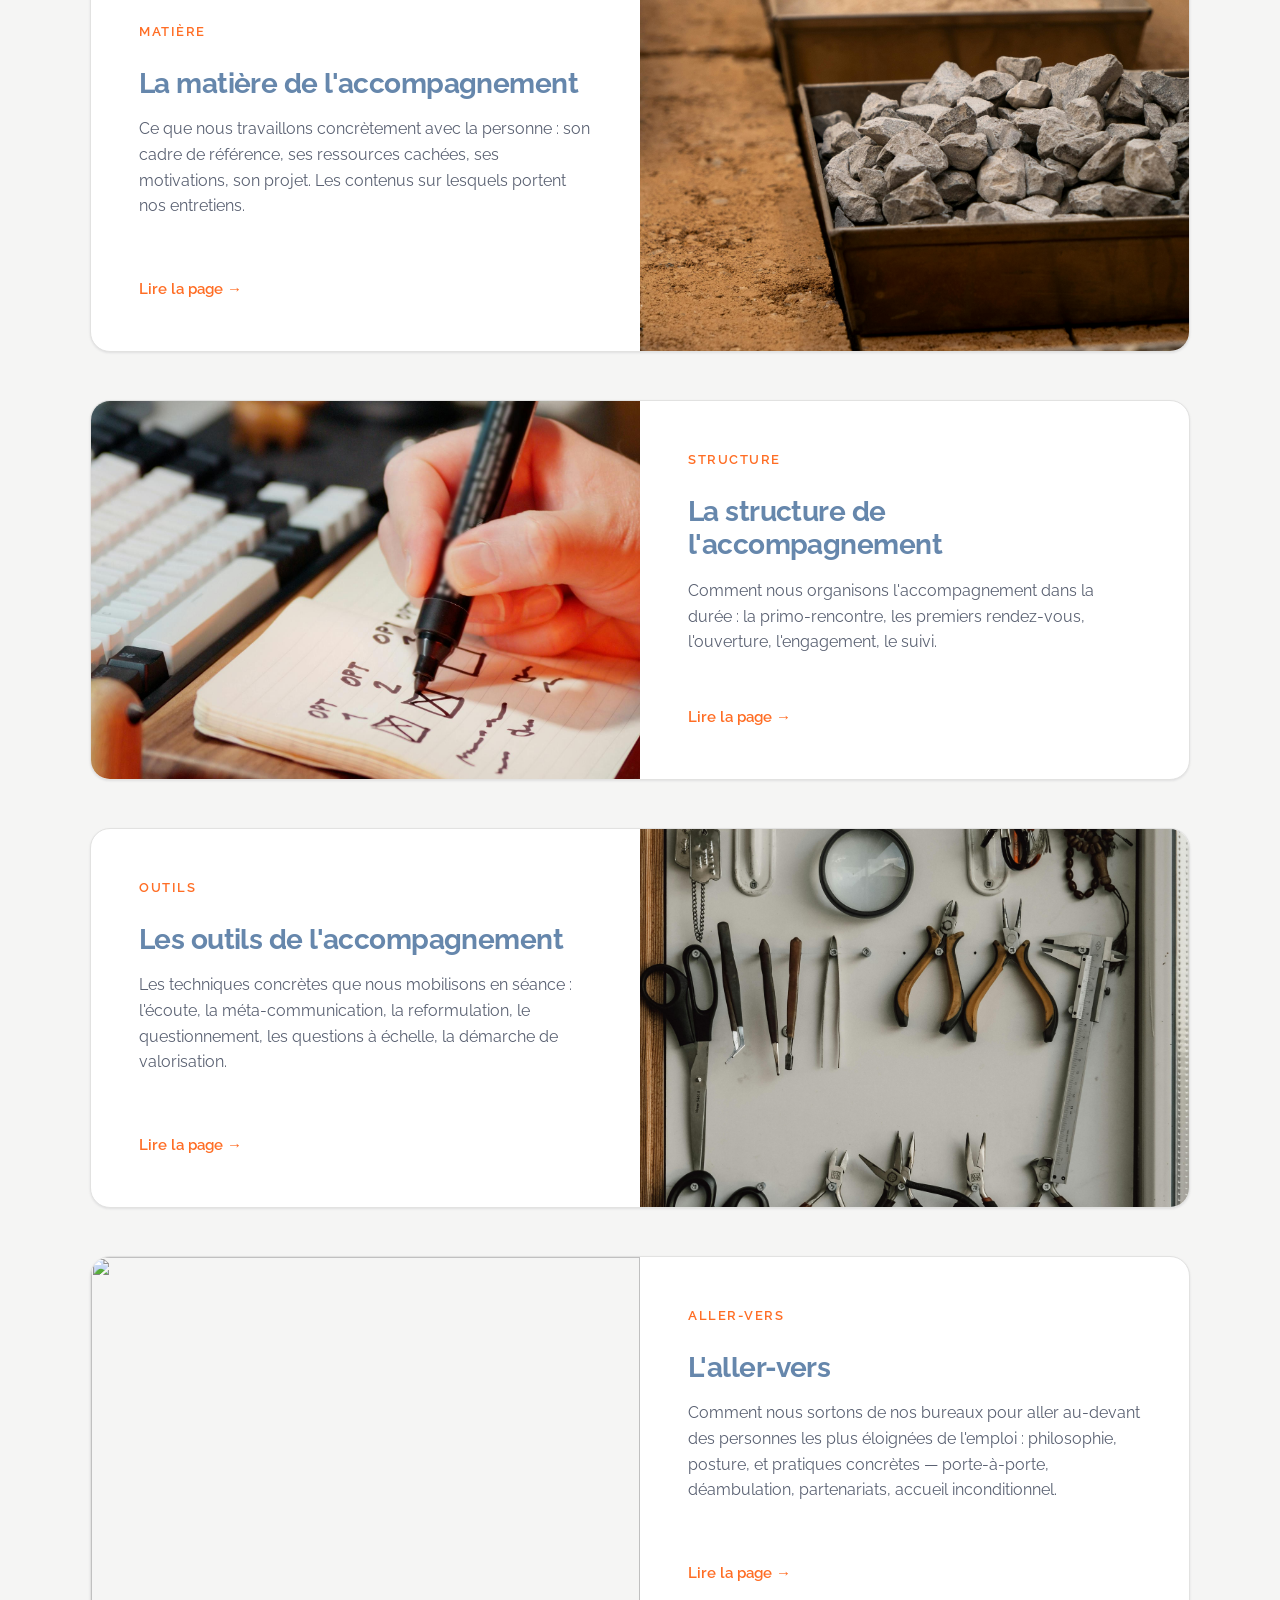
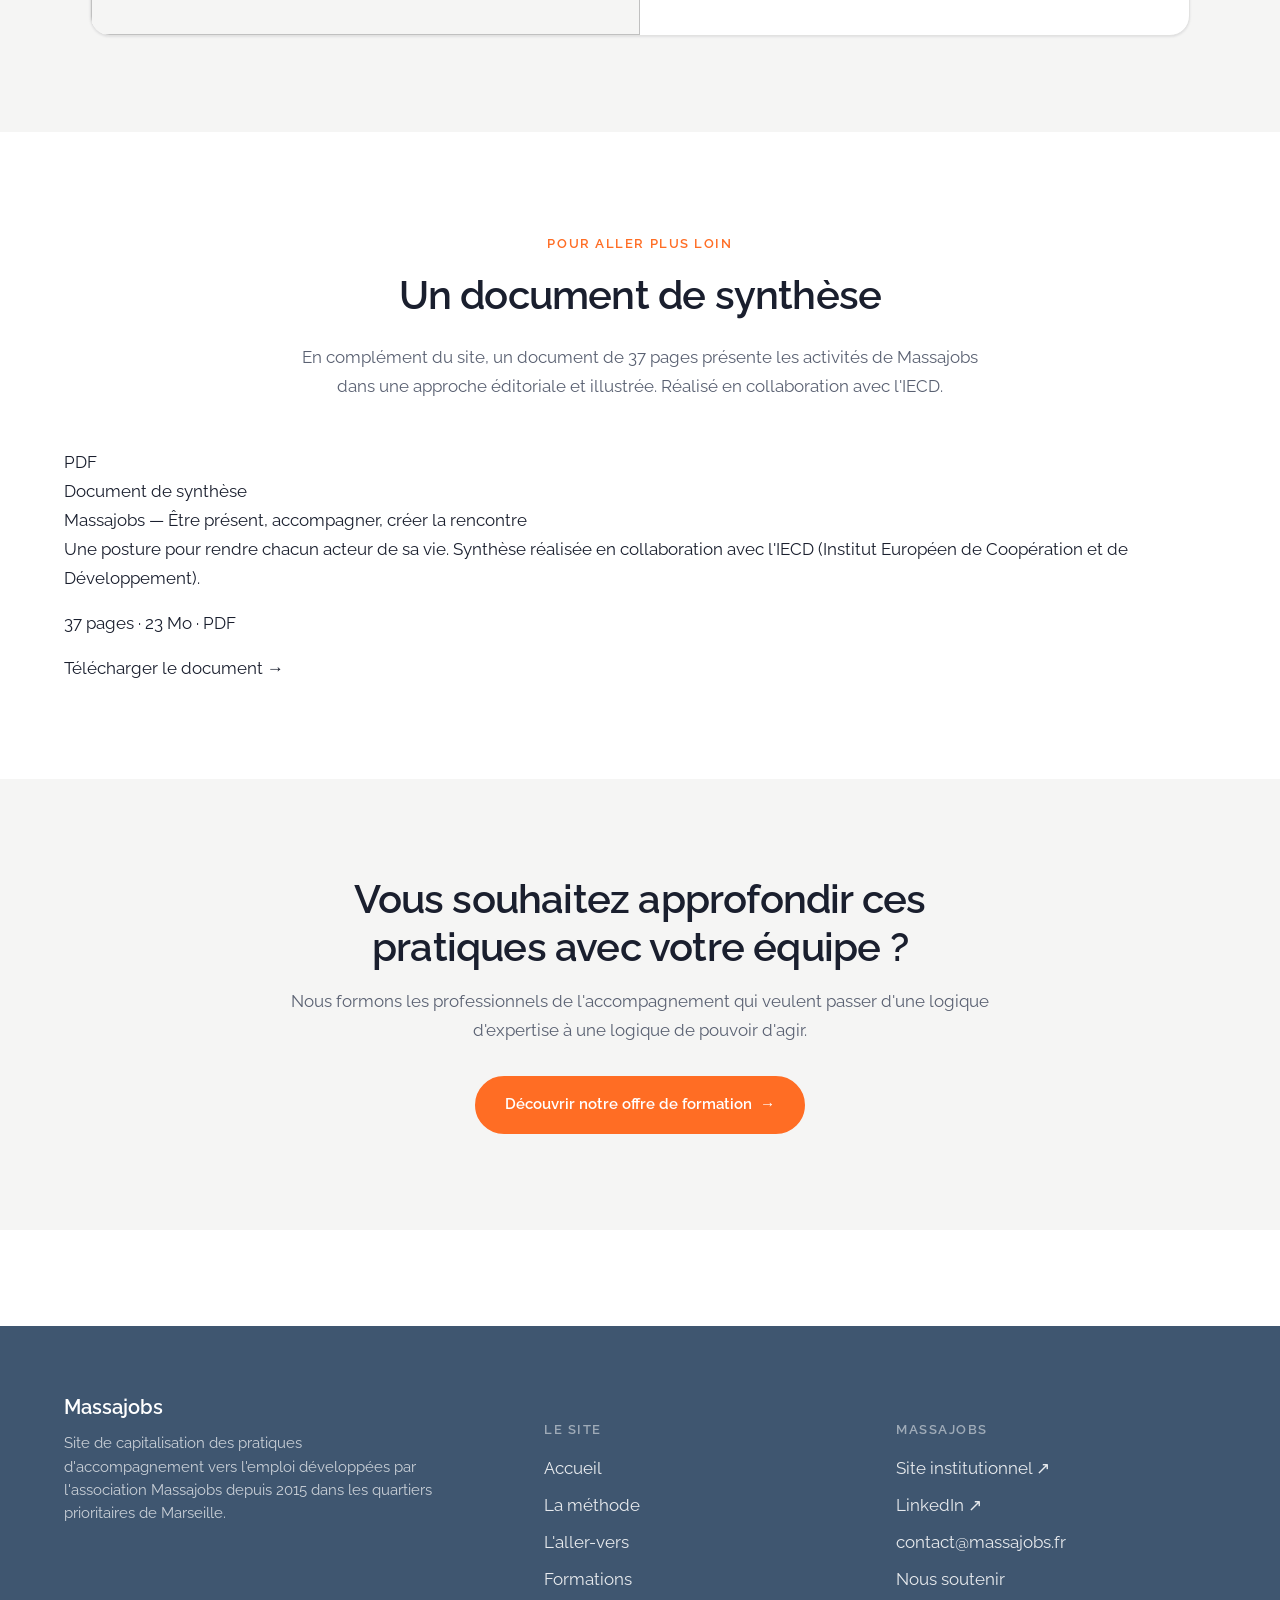
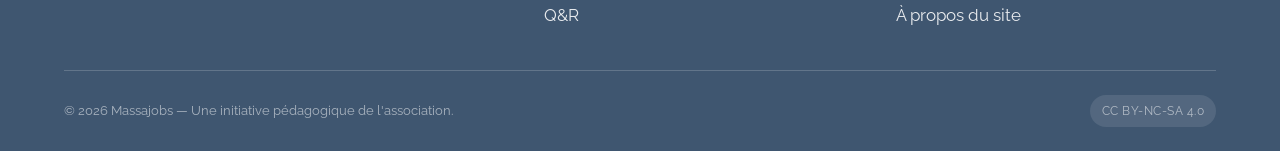
==== commit 55f17040: "Add files via upload" ====
--- a/index.html
+++ b/index.html
@@ -162,6 +162,29 @@
     </div>
 </section>
 
+<!-- ==================== POUR ALLER PLUS LOIN — PDF ==================== -->
+<section class="section">
+    <div class="container">
+        <div style="text-align: center; max-width: 680px; margin: 0 auto var(--space-6);">
+            <span class="kicker">Pour aller plus loin</span>
+            <h2>Un document de synthèse</h2>
+            <p style="color: var(--color-text-muted);">
+                En complément du site, un document de 37 pages présente les activités de Massajobs dans une approche éditoriale et illustrée. Réalisé en collaboration avec l'IECD.
+            </p>
+        </div>
+        <a class="pdf-card" href="assets/docs/massajobs-iecd-synthese.pdf" target="_blank" rel="noopener" style="text-decoration:none; color:inherit; max-width: 720px; margin: 0 auto;">
+            <div class="pdf-card__icon">PDF</div>
+            <div class="pdf-card__body">
+                <div class="pdf-card__kicker">Document de synthèse</div>
+                <div class="pdf-card__title">Massajobs — Être présent, accompagner, créer la rencontre</div>
+                <p class="pdf-card__text">Une posture pour rendre chacun acteur de sa vie. Synthèse réalisée en collaboration avec l'IECD (Institut Européen de Coopération et de Développement).</p>
+                <p class="pdf-card__meta">37 pages · 23 Mo · PDF</p>
+                <span class="pdf-card__btn">Télécharger le document →</span>
+            </div>
+        </a>
+    </div>
+</section>
+
 <!-- ==================== CTA FINAL ==================== -->
 <section class="section section-sand">
     <div class="container-narrow text-center">
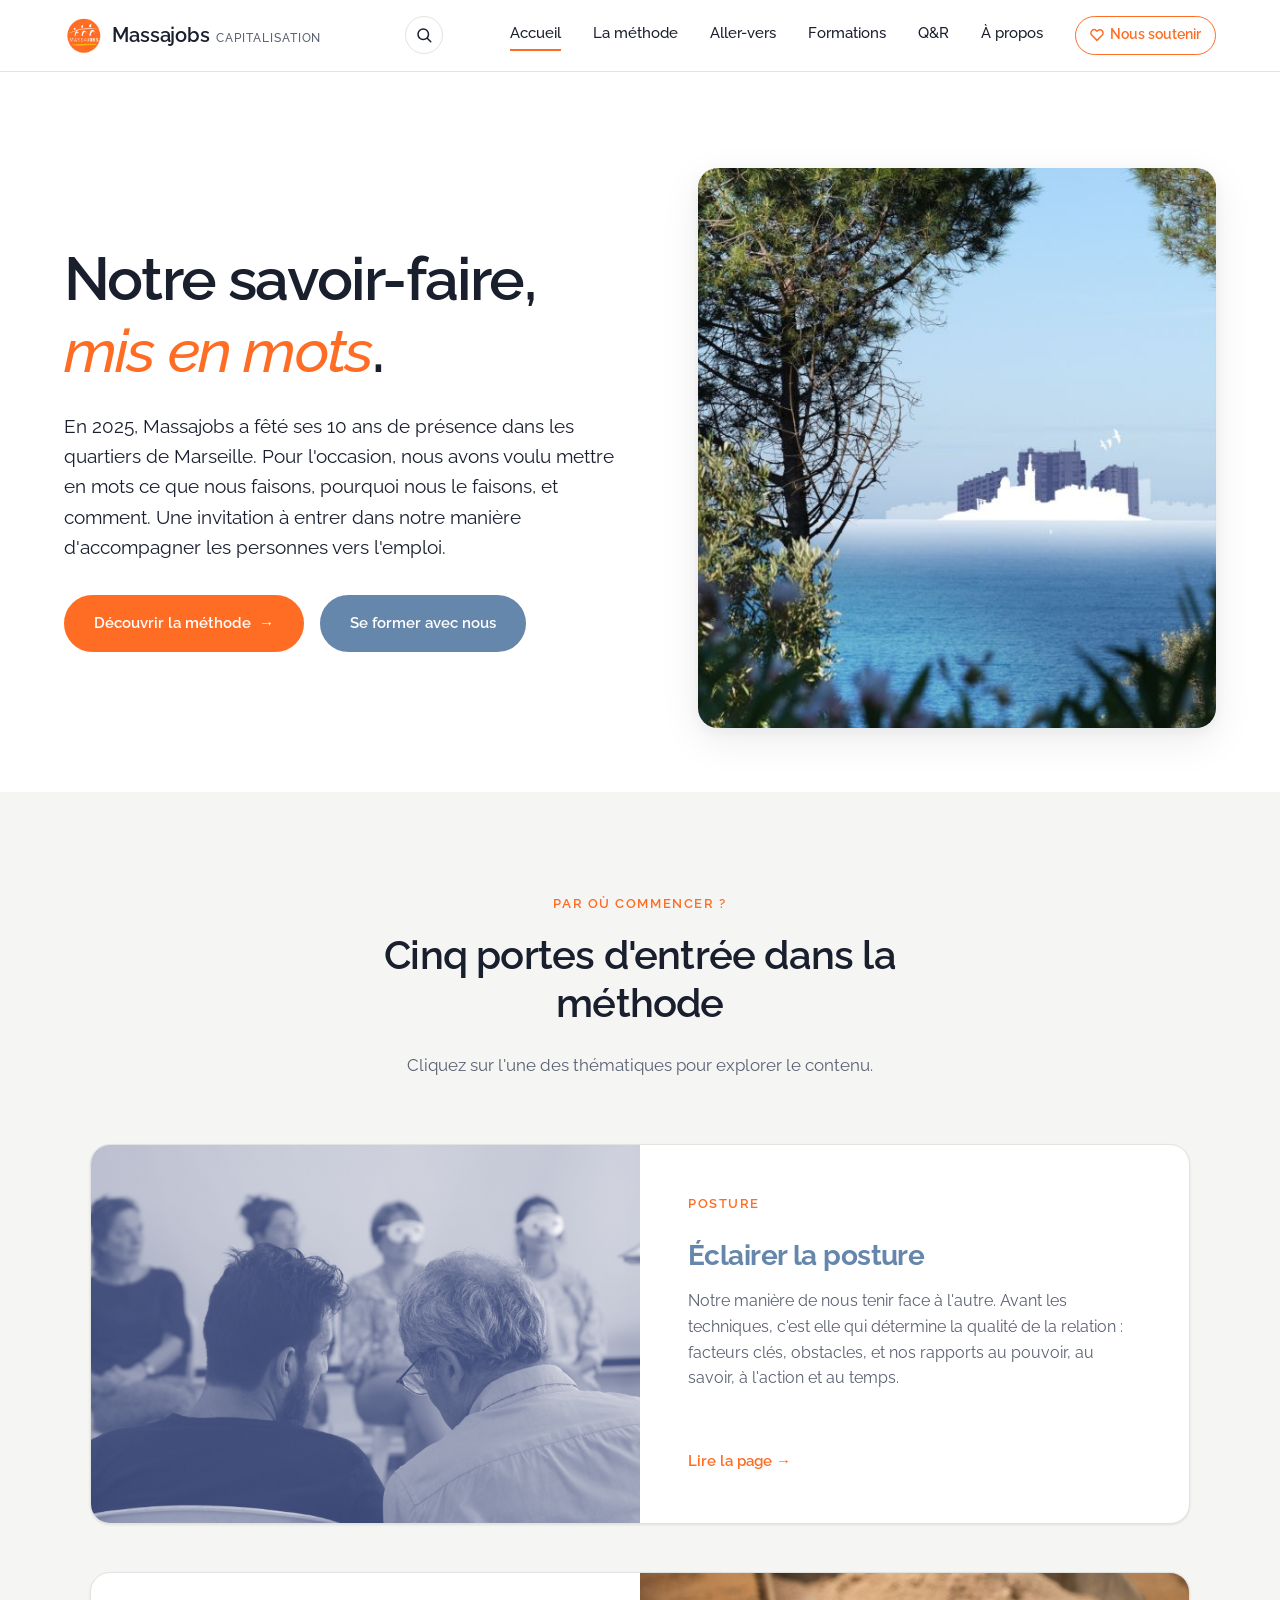
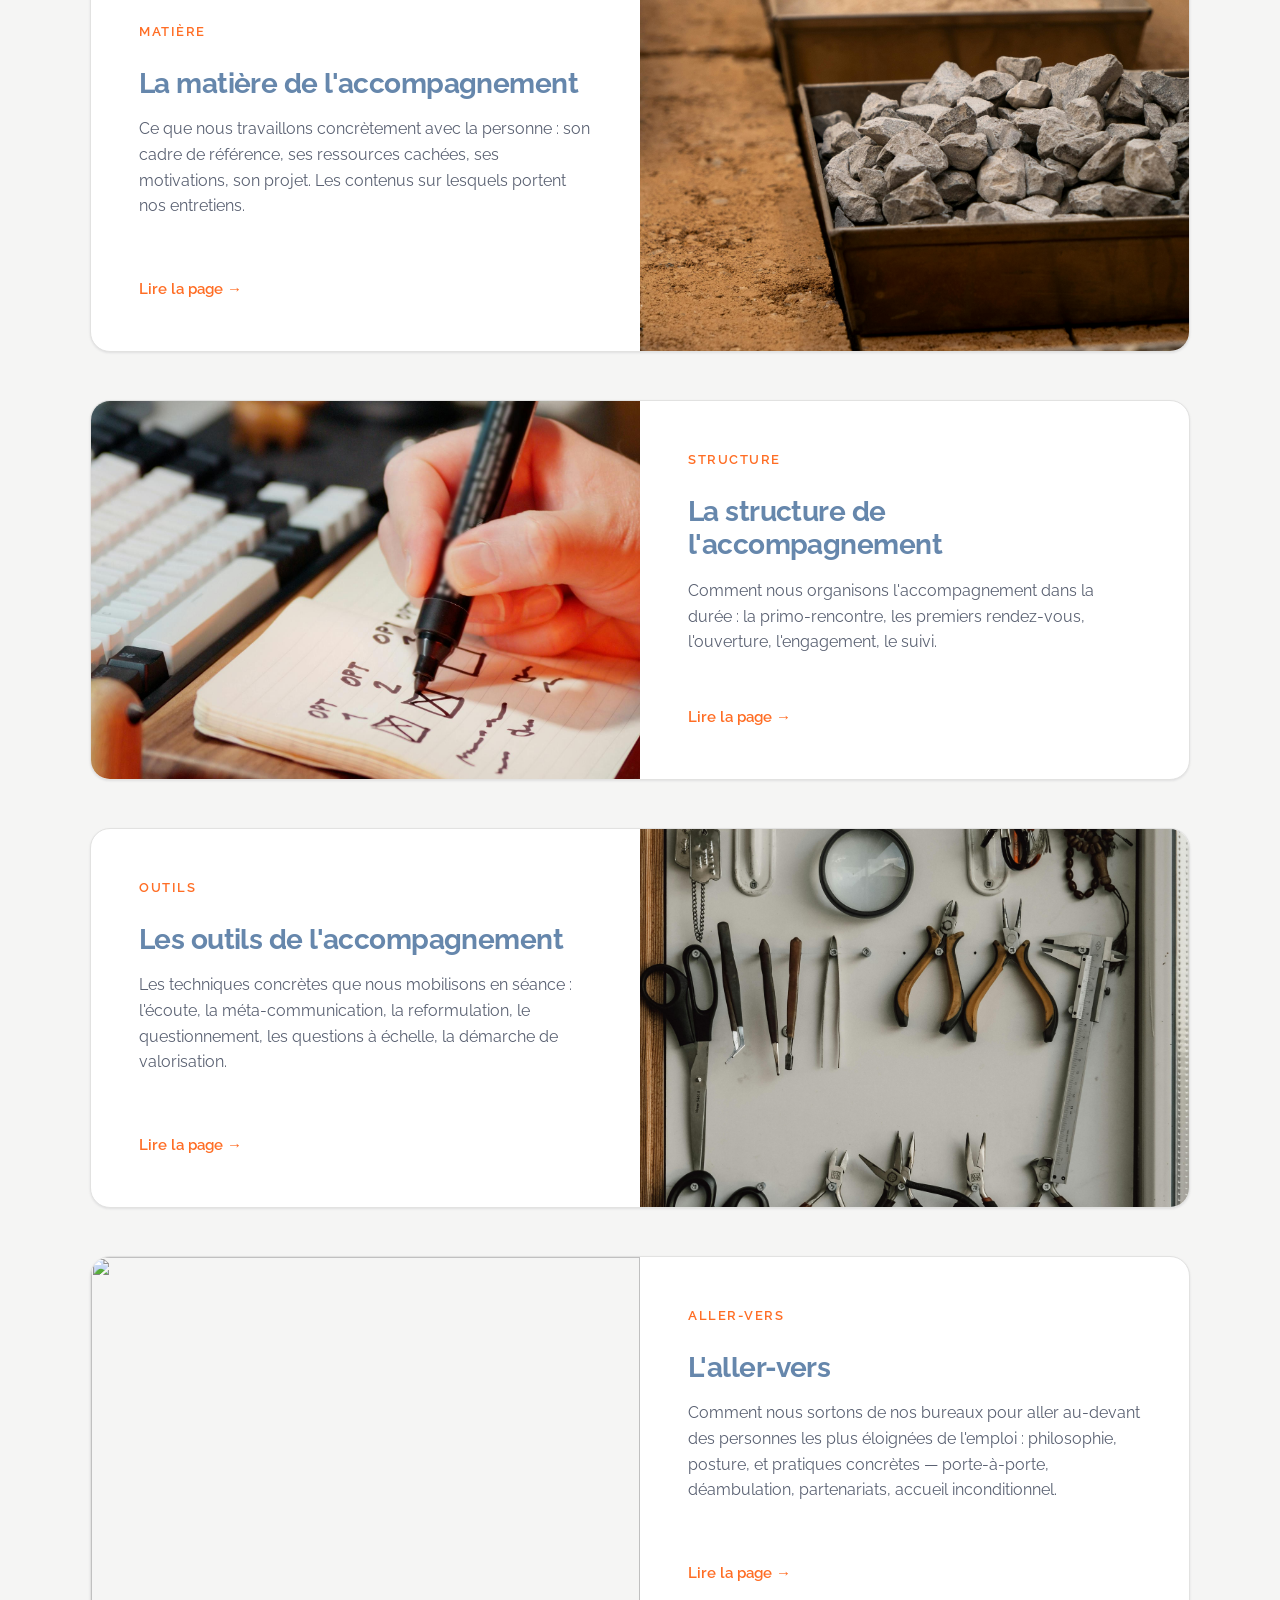
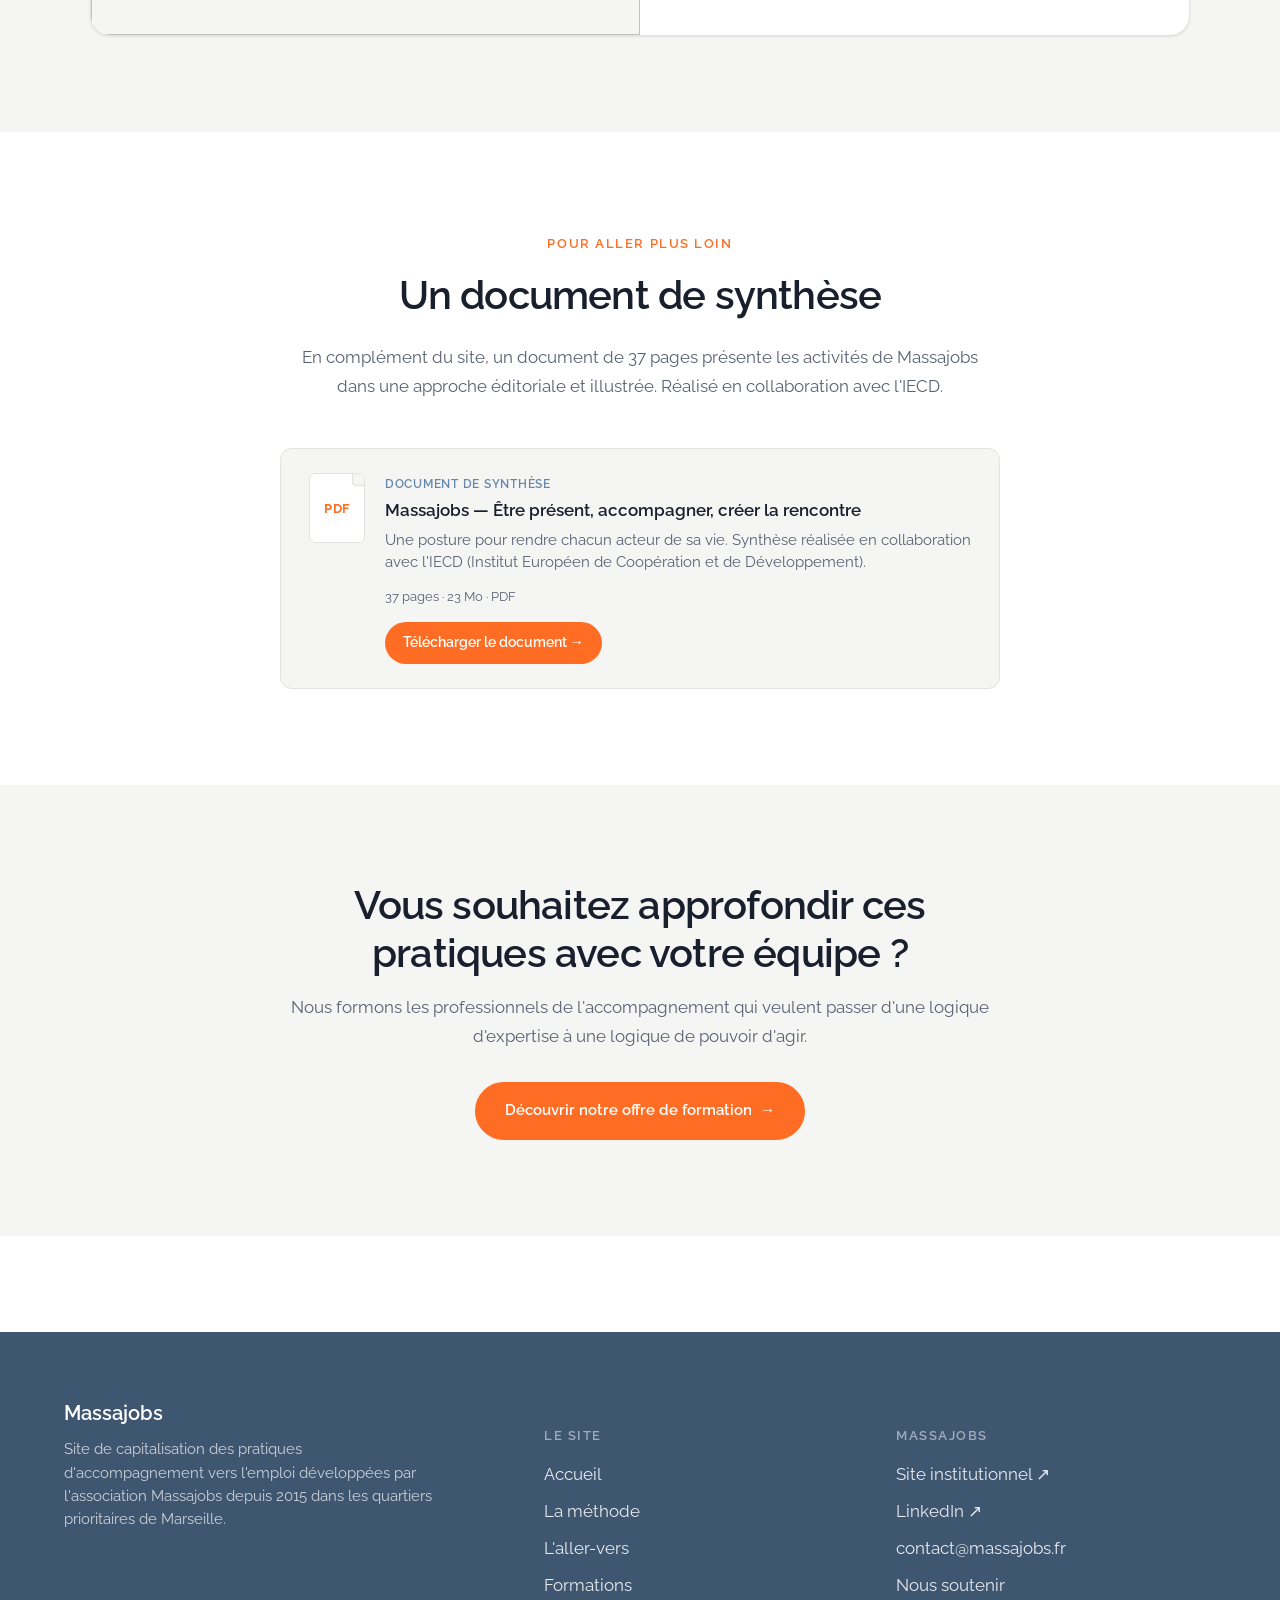
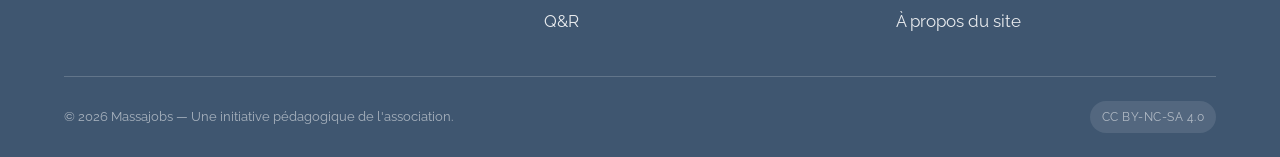
==== commit 2ad680ef: "Add files via upload" ====
--- a/index.html
+++ b/index.html
@@ -172,7 +172,7 @@
                 En complément du site, un document de 37 pages présente les activités de Massajobs dans une approche éditoriale et illustrée. Réalisé en collaboration avec l'IECD.
             </p>
         </div>
-        <a class="pdf-card" href="assets/docs/massajobs-iecd-synthese.pdf" target="_blank" rel="noopener" style="text-decoration:none; color:inherit; max-width: 720px; margin: 0 auto;">
+        <a class="pdf-card" href="docs/massajobs-iecd-synthese.pdf" target="_blank" rel="noopener" style="text-decoration:none; color:inherit; max-width: 720px; margin: 0 auto;">
             <div class="pdf-card__icon">PDF</div>
             <div class="pdf-card__body">
                 <div class="pdf-card__kicker">Document de synthèse</div>
--- a/assets/css/style.css
+++ b/assets/css/style.css
@@ -2584,3 +2584,111 @@
         align-self: flex-start;
     }
 }
+
+/* --------- Carte de téléchargement PDF --------- */
+.pdf-card {
+    display: flex;
+    align-items: stretch;
+    gap: 1.25rem;
+    background: var(--color-bg-alt);
+    border: 1px solid var(--color-border);
+    border-radius: 12px;
+    padding: 1.5rem 1.75rem;
+    margin: 1.75rem 0;
+    transition: border-color 150ms ease, box-shadow 150ms ease;
+}
+.pdf-card:hover {
+    border-color: var(--color-massa-blue);
+    box-shadow: 0 4px 16px -6px rgba(0,0,0,0.1);
+}
+.pdf-card__icon {
+    flex-shrink: 0;
+    width: 56px;
+    height: 70px;
+    background: var(--color-white);
+    border: 1px solid var(--color-border);
+    border-radius: 6px;
+    display: flex;
+    align-items: center;
+    justify-content: center;
+    color: var(--color-massa-orange);
+    font-weight: 700;
+    font-size: 0.8rem;
+    letter-spacing: 0.05em;
+    position: relative;
+}
+.pdf-card__icon::before {
+    content: "";
+    position: absolute;
+    top: 0;
+    right: 0;
+    width: 12px;
+    height: 12px;
+    background: var(--color-bg-alt);
+    border-left: 1px solid var(--color-border);
+    border-bottom: 1px solid var(--color-border);
+    border-bottom-left-radius: 4px;
+}
+.pdf-card__body {
+    flex: 1;
+    min-width: 0;
+}
+.pdf-card__kicker {
+    font-size: 0.78rem;
+    text-transform: uppercase;
+    letter-spacing: 0.06em;
+    color: var(--color-massa-blue);
+    font-weight: 600;
+    margin-bottom: 0.3rem;
+}
+.pdf-card__title {
+    margin: 0 0 0.4rem;
+    font-size: 1.05rem;
+    font-weight: 600;
+    color: var(--color-text);
+    line-height: 1.35;
+}
+.pdf-card__text {
+    margin: 0 0 0.85rem;
+    font-size: 0.92rem;
+    line-height: 1.5;
+    color: var(--color-text-muted);
+}
+.pdf-card__meta {
+    margin: 0 0 0.85rem;
+    font-size: 0.8rem;
+    color: var(--color-text-muted);
+}
+.pdf-card__btn {
+    display: inline-flex;
+    align-items: center;
+    gap: 0.45rem;
+    padding: 0.55rem 1.1rem;
+    background: var(--color-massa-orange);
+    color: #fff;
+    border-radius: 999px;
+    font-size: 0.9rem;
+    font-weight: 600;
+    text-decoration: none;
+    transition: background 150ms ease;
+}
+.pdf-card__btn:hover,
+.pdf-card__btn:focus-visible {
+    background: #d8521a;
+    outline: none;
+    color: #fff;
+}
+
+@media (max-width: 540px) {
+    .pdf-card {
+        flex-direction: column;
+        padding: 1.25rem;
+    }
+    .pdf-card__icon {
+        align-self: flex-start;
+    }
+}
+
+@media print {
+    .pdf-card { display: none !important; }
+}
